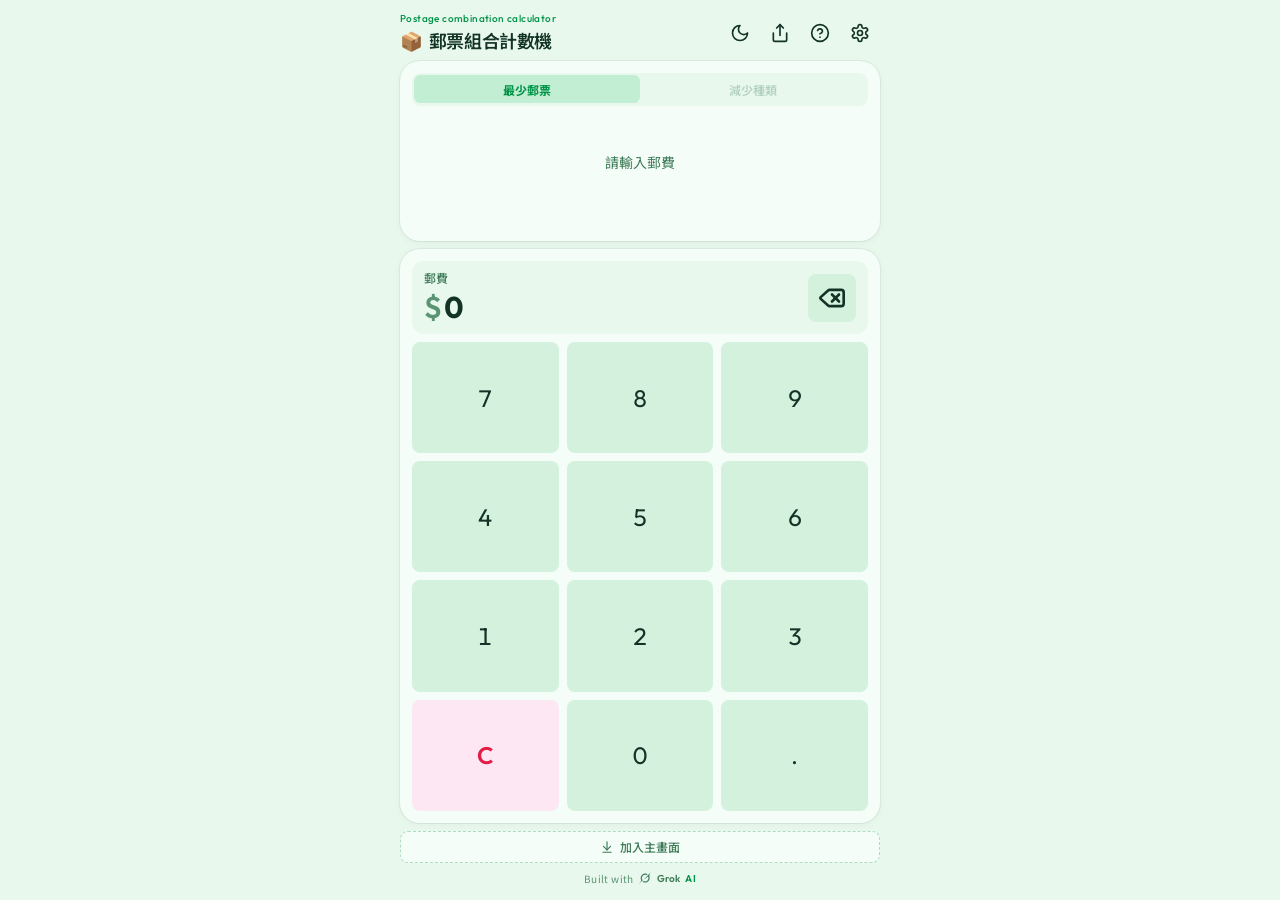
==== index.html @ 039fcd60 "Export from Grok" ====
<!DOCTYPE html>
<html lang="zh-Hant-HK">
<head>
  <meta charset="utf-8" />
  <meta name="viewport" content="width=device-width, initial-scale=1, viewport-fit=cover, interactive-widget=resizes-content" />
  <meta name="theme-color" content="#009247" />
  <meta name="mobile-web-app-capable" content="yes" />
  <meta name="apple-mobile-web-app-capable" content="yes" />
  <meta name="apple-mobile-web-app-title" content="郵票計數機" />
  <meta name="apple-mobile-web-app-status-bar-style" content="default" />
  <title>郵票組合計數機</title>
  <script>try{if(localStorage.getItem("stamp-calc-theme")==="dark"){document.documentElement.classList.add("dark");document.documentElement.style.colorScheme="dark"}var s=JSON.parse(localStorage.getItem("stamp-calc-v2")||"{}");if(s.mode==="types")document.documentElement.classList.add("types")}catch(e){}
  window.addEventListener("beforeinstallprompt",function(e){e.preventDefault();window.__pwaDeferred=e;});
  if("serviceWorker"in navigator){navigator.serviceWorker.register(new URL("sw.js",document.baseURI).href).catch(function(){});}
  (function(){function editable(t){return t&&t.closest&&t.closest("input,textarea,[contenteditable=true]");}function block(e){if(!editable(e.target))e.preventDefault();}document.addEventListener("selectstart",block);document.addEventListener("copy",block);document.addEventListener("cut",block);document.addEventListener("contextmenu",block);})();</script>
  <link rel="manifest" href="manifest.webmanifest" />
  <link rel="apple-touch-icon" href="apple-touch-icon.png" />
  <link rel="icon" type="image/png" sizes="32x32" href="favicon-32.png" />
  <link rel="icon" type="image/png" sizes="192x192" href="icon-192.png" />
  <link rel="icon" type="image/svg+xml" href="favicon.svg" />
  <link rel="preconnect" href="https://fonts.googleapis.com" />
  <link rel="preconnect" href="https://fonts.gstatic.com" crossorigin />
  <link href="https://fonts.googleapis.com/css2?family=Noto+Sans+HK:wght@400;500;600;700&family=Outfit:wght@500;600;700&display=swap" rel="stylesheet" />
  <style>
    :root {
      --bg: #e8f8ed;
      --surface: #f4fdf7;
      --surface-2: #d4f1de;
      --ink: #123326;
      --muted: #3d7a57;
      --subtle: #5b9472;
      --primary: #009247;
      --primary-fg: #f4fdf7;
      --primary-soft: #c2efd3;
      --border: #addcbe;
      --shadow: 0 0 0 1px rgb(21 36 28 / 0.06), 0 1px 2px -1px rgb(21 36 28 / 0.06), 0 2px 8px rgb(21 36 28 / 0.04);
      --ease: cubic-bezier(0.22, 1, 0.36, 1);
      --sans: "Noto Sans HK", "PingFang HK", "Noto Sans TC", ui-sans-serif, system-ui, sans-serif;
      --display: "Outfit", "Noto Sans HK", "PingFang HK", ui-sans-serif, sans-serif;
    }
    html.dark {
      color-scheme: dark;
      --bg: #121a16;
      --surface: #1b2620;
      --surface-2: #25332c;
      --ink: #e8f0ea;
      --muted: #9aada2;
      --subtle: #7d9086;
      --primary: #5dca9a;
      --primary-fg: #102018;
      --primary-soft: #1e3a2e;
      --border: #33463c;
      --shadow: 0 0 0 1px rgb(232 240 234 / 0.08), 0 1px 2px -1px rgb(0 0 0 / 0.45), 0 2px 10px rgb(0 0 0 / 0.28);
    }
    html.types {
      --bg: #f4eef9;
      --surface: #fbf7fd;
      --surface-2: #ead9f6;
      --ink: #2b1740;
      --muted: #734d8f;
      --subtle: #8d68a6;
      --primary: #7c3aed;
      --primary-fg: #fbf7fd;
      --primary-soft: #e9d5ff;
      --border: #d3b6ea;
      --shadow: 0 0 0 1px rgb(43 23 64 / 0.06), 0 1px 2px -1px rgb(43 23 64 / 0.06), 0 2px 8px rgb(43 23 64 / 0.04);
    }
    html.dark.types {
      --bg: #16111c;
      --surface: #22182b;
      --surface-2: #32243f;
      --ink: #f3e9fb;
      --muted: #b89ac8;
      --subtle: #9678a8;
      --primary: #c4a0ff;
      --primary-fg: #1a1224;
      --primary-soft: #3a2750;
      --border: #4a3560;
      --shadow: 0 0 0 1px rgb(243 233 251 / 0.08), 0 1px 2px -1px rgb(0 0 0 / 0.45), 0 2px 10px rgb(0 0 0 / 0.28);
    }
    html.crisis {
      --bg: #f0e2df;
      --surface: #f7ebe9;
      --surface-2: #e8cfc9;
      --ink: #4a1815;
      --muted: #9a4a44;
      --subtle: #b06a64;
      --primary: #c62828;
      --primary-fg: #fff6f5;
      --primary-soft: #f3c8c3;
      --border: #d9ada7;
      --shadow: 0 0 0 1px rgb(90 24 20 / 0.08), 0 1px 2px -1px rgb(90 24 20 / 0.1), 0 2px 8px rgb(90 24 20 / 0.08);
    }
    html.dark.crisis {
      --bg: #1a1010;
      --surface: #261616;
      --surface-2: #351c1c;
      --ink: #f3d6d3;
      --muted: #c48b86;
      --subtle: #a56f6a;
      --primary: #ef6b68;
      --primary-fg: #2a1010;
      --primary-soft: #4a2220;
      --border: #5c3030;
      --shadow: 0 0 0 1px rgb(243 214 211 / 0.08), 0 1px 2px -1px rgb(0 0 0 / 0.5), 0 2px 10px rgb(0 0 0 / 0.35);
    }
    html.crisis body::before {
      content: ""; pointer-events: none; position: fixed; inset: 0; z-index: 5;
      background:
        repeating-linear-gradient(-18deg, transparent 0 13px, rgb(70 16 12 / 0.05) 13px 14px),
        radial-gradient(ellipse at 50% 115%, rgb(90 20 16 / 0.22), transparent 58%),
        radial-gradient(ellipse at 50% -15%, rgb(40 10 8 / 0.14), transparent 48%);
      mix-blend-mode: multiply;
    }
    html.dark.crisis body::before { mix-blend-mode: overlay; opacity: 0.65; }
    html.crisis .stamp-face { filter: grayscale(0.55) sepia(0.28) saturate(0.5); opacity: 0.7; }
    * { box-sizing: border-box; }
    html, body { margin: 0; height: 100svh; max-height: 100svh; background: var(--bg); color: var(--ink); font-family: var(--sans); accent-color: var(--primary); forced-color-adjust: none; -webkit-font-smoothing: antialiased; -webkit-user-select: none; user-select: none; -webkit-touch-callout: none; -webkit-tap-highlight-color: transparent; }
    input, textarea { -webkit-user-select: text; user-select: text; -webkit-touch-callout: default; }
    button, [role="button"] { cursor: pointer; font-family: inherit; }
    button:disabled { cursor: default; }
    a { color: inherit; text-decoration: none; }
    .wrap { width: min(32rem, 100%); height: 100svh; max-height: 100svh; margin: 0 auto; padding: 0.75rem 1rem max(0.75rem, env(safe-area-inset-bottom)); display: flex; flex-direction: column; gap: 0.5rem; overflow: hidden; isolation: isolate; }
    .wrap.settings, .wrap.about { overflow: hidden; padding-bottom: 0; }
    .page-body { flex: 1 1 0; min-height: 0; overflow: auto; padding-bottom: 2rem; -webkit-overflow-scrolling: touch; }
    .wrap.settings .top, .wrap.about .top { z-index: 10; background: var(--bg); }
    .wrap.about .top { background: color-mix(in oklab, var(--primary) 22%, var(--bg)); }
    .wrap.about { gap: 0.5rem; padding: 1rem 1.25rem 0; background: linear-gradient(180deg, color-mix(in oklab, var(--primary) 22%, var(--bg)) 0%, var(--bg) 42%); }
    .wrap.about .page-body { padding-bottom: 2.5rem; }
    .wrap.about .top { gap: 0.5rem; }
    .wrap.about .top h1 { margin: 0; }
    .custom-pad { margin-top: 1rem; }
    .custom-amount-row { display: flex; align-items: stretch; gap: 0.5rem; }
    .custom-amount { flex: 1 1 auto; min-width: 0; height: 2.75rem; display: flex; align-items: center; padding: 0 0.75rem; border-radius: 0.5rem; background: var(--bg); font-family: var(--display); font-size: 1.5rem; font-weight: 600; font-variant-numeric: tabular-nums; }
    .custom-amount .sym { margin-right: 0.2rem; color: var(--subtle); font-weight: 500; }
    .custom-back { flex: 0 0 auto; width: 2.75rem; height: 2.75rem; display: inline-flex; align-items: center; justify-content: center; border: 0; border-radius: 0.5rem; background: var(--bg); color: var(--ink); }
    .custom-back:hover { background: var(--border); }
    .custom-amount-row .btn.secondary { flex: 0 0 auto; height: 2.75rem; white-space: nowrap; }
    .mini-keys { margin-top: 0.5rem; display: grid; grid-template-columns: repeat(3, 1fr); gap: 0.5rem; }
    .mini-keys button { height: 2.75rem; border: 0; border-radius: 0.5rem; background: var(--bg); color: var(--ink); font-family: var(--display); font-size: 1.25rem; font-variant-numeric: tabular-nums; touch-action: manipulation; }
    .mini-keys button:hover { background: var(--border); }
    .mini-keys .clear { background: #fce7f3; color: #e11d48; font-weight: 600; }
    .mini-keys .clear:hover { background: #fbcfe8; }
    html.dark .mini-keys .clear { color: #f9a8d4; background: #4a2c36; }
    html.dark .mini-keys .clear:hover { background: #5c3844; }
    .top { display: flex; align-items: center; justify-content: space-between; gap: 0.75rem; flex-shrink: 0; }
    .top > h1 { flex: 1; margin: 0; }
    .brand { min-width: 0; }
    .card.roomy { padding: 1.25rem; }
    .amount-copy { flex: 1; min-width: 0; }
    .mark { margin: 0; font-family: var(--display); font-size: 0.625rem; font-weight: 500; letter-spacing: 0.04em; color: var(--primary); }
    h1 { margin: 0.125rem 0 0; display: flex; align-items: center; gap: 0.375rem; font-size: 1.125rem; font-weight: 600; letter-spacing: -0.02em; color: var(--ink); }
    h1 .title-pack { font-size: 1.15rem; line-height: 1; flex: 0 0 auto; }
    .icon-btn { flex: 0 0 auto; width: 2.5rem; height: 2.5rem; display: inline-flex; align-items: center; justify-content: center; border: 0; border-radius: 0.5rem; background: transparent; color: var(--ink); }
    .icon-btn:hover { background: var(--surface-2); }
    .icon-row { display: flex; align-items: center; flex: 0 0 auto; }
    .icon-sun { display: none; }
    html.dark .icon-sun { display: block; }
    html.dark .icon-moon { display: none; }
    .card { background: var(--surface); border-radius: 1.25rem; padding: 0.75rem; box-shadow: var(--shadow); }
    .combo { height: 6rem; display: flex; align-items: center; justify-content: flex-start; overflow: hidden; isolation: isolate; }
    .combo p { margin: 0; padding: 0 1rem; width: 100%; text-align: center; font-size: 0.875rem; color: var(--muted); }
    .miss-combo { display: flex; flex-direction: column; align-items: center; justify-content: center; gap: 0.15rem; padding: 0.1rem 0.5rem; width: 100%; }
    .miss-combo p { padding: 0; }
    .miss-combo .hint { font-size: 0.75rem; color: var(--subtle); }
    .miss-combo .go { margin-top: 0.3rem; height: 1.75rem; padding: 0 0.85rem; border: 0; border-radius: 999px; background: var(--primary); color: var(--primary-fg); font: inherit; font-size: 0.75rem; font-weight: 600; }
    .miss-combo .go:hover { opacity: 0.9; }
    .closed-combo { display: flex; flex-direction: column; align-items: center; justify-content: center; gap: 0.15rem; color: var(--primary); width: 100%; }
    .closed-combo svg { width: 2.5rem; height: 2.5rem; }
    .closed-combo p { padding: 0; color: var(--primary); font-weight: 700; }
    .closed-combo .sub { font-size: 0.75rem; font-weight: 600; }
    .closed-panel { display: none; flex: 1; min-height: 0; flex-direction: column; align-items: center; justify-content: center; gap: 0.25rem; text-align: center; padding: 0.5rem; }
    .closed-hand { width: 4rem; height: 4rem; margin: 0; color: var(--primary); display: block; }
    .closed-title { margin: 0; color: var(--primary); font-size: 1.125rem; font-weight: 700; }
    .closed-hint { margin: 0; color: var(--muted); font-size: 0.75rem; }
    .closed-go { margin-top: 0.5rem; height: 2.75rem; padding: 0 1.1rem; border: 0; border-radius: 0.5rem; background: var(--primary); color: var(--primary-fg); font: inherit; font-size: 0.875rem; font-weight: 600; }
    .closed-go:hover { opacity: 0.9; }
    .pad.locked .amount-row, .pad.locked .keys { display: none; }
    .pad.locked .closed-panel { display: flex; }
    .combo-stats { margin: 0.15rem 0 0; min-height: 1rem; padding: 0 0.25rem; text-align: left; font-size: 0.75rem; color: var(--muted); }
    .mode-switch { display: flex; margin: 0 0 0.5rem; padding: 0.15rem; border-radius: 0.55rem; background: var(--bg); isolation: isolate; forced-color-adjust: none; }
    .mode-switch button { flex: 1; height: 1.75rem; border: 0; border-radius: 0.4rem; background: transparent; color: var(--subtle); font: inherit; font-size: 0.75rem; font-weight: 500; opacity: 0.4; white-space: nowrap; -webkit-appearance: none; appearance: none; }
    .mode-switch button.mode-on { background: var(--primary-soft); color: var(--primary); font-weight: 700; opacity: 1; box-shadow: none; }
    .cluster { display: flex; align-items: center; justify-content: flex-start; gap: 0.25rem; width: max-content; flex-shrink: 0; padding: 0.25rem; transform-origin: left center; }
    .combo-block { flex-shrink: 0; }
    .pad { flex: 1 1 0; min-height: 0; display: flex; flex-direction: column; overflow: hidden; }
    .amount-row { display: flex; align-items: center; gap: 0.5rem; background: var(--bg); border-radius: 0.75rem; padding: 0.5rem 0.75rem; flex-shrink: 0; }
    .amount-row .label { margin: 0; font-size: 0.75rem; font-weight: 500; color: var(--muted); }
    .amount-row .value { margin: 0.125rem 0 0; font-family: var(--display); font-size: 1.875rem; font-weight: 600; font-variant-numeric: tabular-nums; letter-spacing: -0.02em; overflow: hidden; text-overflow: ellipsis; white-space: nowrap; }
    .amount-row .value span { margin-right: 0.25rem; color: var(--subtle); }
    .back-btn { width: 3rem; height: 3rem; display: inline-flex; align-items: center; justify-content: center; border: 0; border-radius: 0.5rem; background: var(--surface-2); color: var(--ink); flex: 0 0 auto; touch-action: manipulation; }
    .back-btn svg { width: 1.75rem; height: 1.75rem; display: block; }
    .back-btn:hover { background: var(--border); }
    .keys { margin-top: 0.5rem; display: grid; grid-template-columns: repeat(3, 1fr); grid-template-rows: repeat(4, minmax(0, 1fr)); gap: 0.5rem; flex: 1 1 auto; min-height: 0; }
    .keys button { height: 100%; min-height: 0; border: 0; border-radius: 0.5rem; background: var(--surface-2); color: var(--ink); font-family: var(--display); font-size: 1.5rem; font-variant-numeric: tabular-nums; touch-action: manipulation; }
    .keys button:hover { background: var(--border); }
    .keys .clear { background: #fce7f3; color: #e11d48; font-weight: 600; }
    .keys .clear:hover { background: #fbcfe8; }
    html.dark .keys .clear { color: #f9a8d4; background: #4a2c36; }
    html.dark .keys .clear:hover { background: #5c3844; }
    .keys button, .back-btn, .grid button, .mini-keys button, .custom-back { transform-origin: center; transition: transform 80ms cubic-bezier(0.22, 1, 0.36, 1), filter 80ms cubic-bezier(0.22, 1, 0.36, 1), background-color 150ms; }
    .keys button:active, .keys button.is-down, .back-btn:active, .back-btn.is-down, .grid button:active, .grid button.is-down, .mini-keys button:active, .mini-keys button.is-down, .custom-back:active, .custom-back.is-down { transform: scale(0.93); filter: brightness(0.96); }
    .keys button.is-press, .back-btn.is-press, .grid button.is-press, .mini-keys button.is-press, .custom-back.is-press { animation: tap-press-pop 180ms cubic-bezier(0.22, 1, 0.36, 1); }
    @keyframes tap-press-pop { from { transform: scale(0.93); } to { transform: scale(1); } }
    .head-row { display: flex; flex-wrap: nowrap; align-items: flex-start; justify-content: space-between; gap: 0.75rem; }
    .head-row > div { min-width: 0; flex: 1; }
    .head-row .btn { flex-shrink: 0; }
    h2 { margin: 0; font-size: 1.25rem; font-weight: 600; }
    .about-hero { display: block; text-align: center; overflow: visible; background: none; padding: 0; border-radius: 0; }
    .hero-stage { width: min(17.5rem, 100%); margin: 0 auto; }
    .hero-stage svg { width: 100%; height: auto; display: block; overflow: visible; }
    .about-hero h2 { margin-top: 0.75rem; font-size: 1.65rem; font-weight: 700; letter-spacing: -0.02em; }
    .about-kicker { display: flex; align-items: center; justify-content: center; gap: 0.6rem; margin: 0.625rem 0 0; font-family: var(--display); font-size: 0.625rem; font-weight: 600; letter-spacing: 0.14em; color: var(--primary); }
    .about-kicker i { display: block; width: 1.75rem; height: 1px; background: color-mix(in oklab, var(--primary) 45%, transparent); }
    .about-section { padding: 0; }
    .about-h { display: flex; align-items: center; gap: 0.625rem; margin: 0; font-size: 1.0625rem; font-weight: 700; letter-spacing: -0.01em; }
    .about-h::before { content: ""; width: 3px; height: 1rem; border-radius: 999px; background: var(--primary); flex-shrink: 0; }
    .about-copy { margin: 0.75rem 0 0; font-size: 0.9375rem; line-height: 1.85; color: var(--muted); }
    .about-logic { margin-top: 1rem; border-radius: 1rem; background: var(--surface); box-shadow: var(--shadow); overflow: hidden; }
    .logic-row { display: flex; align-items: flex-start; gap: 0.875rem; padding: 1.05rem 1rem; }
    .logic-row .emo { width: 2rem; flex-shrink: 0; text-align: center; font-size: 1.15rem; line-height: 1.75rem; }
    .logic-row .ttl { margin: 0; font-size: 0.95rem; font-weight: 600; line-height: 1.75rem; }
    .logic-row .ttl.stamps { color: #009247; }
    .logic-row .ttl.types { color: #7c3aed; }
    .logic-row p { margin: 0.25rem 0 0; font-size: 0.875rem; line-height: 1.75; color: var(--muted); }
    .logic-row + .logic-row { border-top: 1px solid color-mix(in oklab, var(--border) 80%, transparent); }
    .feat-list { margin: 1rem 0 0; padding: 0; list-style: none; display: flex; flex-direction: column; gap: 0.75rem; }
    .feat-list li { display: flex; align-items: flex-start; gap: 0.875rem; padding: 1rem; border-radius: 1rem; background: var(--surface); box-shadow: var(--shadow); border: 1px solid color-mix(in oklab, var(--border) 80%, transparent); }
    .feat-list .emo { width: 2rem; flex-shrink: 0; text-align: center; font-size: 1.25rem; line-height: 1.75rem; }
    .feat-list b { display: block; font-size: 0.95rem; line-height: 1.35; }
    .feat-list span { display: block; margin-top: 0.25rem; font-size: 0.875rem; line-height: 1.75; color: var(--muted); }
    .about-end { display: flex; flex-direction: column; align-items: center; gap: 0.85rem; padding: 0.5rem 0 1.5rem; text-align: center; }
    .about-powered a { display: inline-flex; align-items: center; gap: 0.55rem; padding: 0.35rem 0.6rem 0.35rem 0.35rem; border-radius: 999px; background: var(--surface); box-shadow: var(--shadow); color: var(--ink); text-decoration: none; }
    .about-powered .mark { width: 1.75rem; height: 1.75rem; display: inline-flex; align-items: center; justify-content: center; border-radius: 999px; background: color-mix(in oklab, var(--primary) 12%, var(--surface)); color: var(--primary); }
    .about-powered svg { width: 0.9rem; height: 0.9rem; }
    .about-powered .built { font-size: 0.625rem; font-weight: 600; letter-spacing: 0.16em; color: var(--subtle); }
    .about-powered .name { font-family: var(--display); font-size: 0.95rem; font-weight: 600; letter-spacing: -0.02em; }
    .about-powered .ai { display: inline-block; margin-left: 0.15rem; padding: 0.1rem 0.4rem; border-radius: 0.35rem; background: color-mix(in oklab, var(--primary) 12%, var(--surface)); color: var(--primary); font-family: var(--display); font-size: 0.625rem; font-weight: 700; letter-spacing: 0.06em; }
    .about-quote { margin: 0; max-width: 22rem; padding: 0 0.25rem; font-size: 0.875rem; line-height: 1.85; color: var(--subtle); font-style: normal; }
    .about-cta { display: flex; width: 100%; gap: 0.75rem; margin-top: 0.25rem; }
    .about-cta button, .about-cta a { flex: 1; height: 3rem; display: inline-flex; align-items: center; justify-content: center; gap: 0.4rem; border: 0; border-radius: 999px; font: inherit; font-size: 0.875rem; font-weight: 600; }
    .about-cta .share { background: var(--surface-2); color: var(--ink); }
    .about-cta .home { background: var(--primary); color: var(--primary-fg); }
    .hint { margin: 0.25rem 0 0; font-size: 0.875rem; color: var(--muted); }
    .actions { display: flex; gap: 0.5rem; }
    .btn { display: inline-flex; align-items: center; justify-content: center; gap: 0.5rem; height: 2.25rem; padding: 0 0.75rem; border: 1px solid var(--border); border-radius: 0.5rem; font-size: 0.875rem; font-weight: 500; background: var(--surface); color: var(--ink); box-shadow: var(--shadow); }
    .btn svg { width: 1rem; height: 1rem; flex-shrink: 0; }
    .btn:hover { background: var(--surface-2); }
    .btn.ghost { box-shadow: none; }
    .btn.secondary { height: 2.75rem; padding: 0 1rem; background: var(--surface-2); box-shadow: none; }
    .grid { margin-top: 1rem; display: grid; grid-template-columns: repeat(4, 1fr); gap: 0.5rem; }
    .grid button { border: 0; background: transparent; padding: 0; touch-action: manipulation; border-radius: 0.25rem; overflow: visible; position: relative; }
    #extra-grid { gap: 0.75rem; overflow: visible; }
    .grid { margin-top: 1rem; display: grid; grid-template-columns: repeat(4, 1fr); gap: 0.5rem; }
    .stamp { position: relative; width: 5rem; }
    .stamp.pad { padding: 0.9rem 0.9rem 0 0; }
    .grid .stamp { width: 100%; padding: 0; }
    .stamp-face {
      --stamp-hue: 152;
      --paper: oklch(0.93 0.09 var(--stamp-hue));
      --ink-s: oklch(0.36 0.13 var(--stamp-hue));
      --hole: var(--surface);
      --sparkle: 0deg;
      --pitch: 8px;
      --tooth: 2.35px;
      position: relative; isolation: isolate; display: flex; height: 4rem; align-items: center; justify-content: center;
      overflow: hidden; padding: 0 0.35rem; color: var(--ink-s); background: var(--paper); box-sizing: border-box;
      -webkit-mask-image:
        radial-gradient(circle at 50% 0, #0000 var(--tooth), #000 calc(var(--tooth) + 0.45px)),
        radial-gradient(circle at 50% 100%, #0000 var(--tooth), #000 calc(var(--tooth) + 0.45px)),
        radial-gradient(circle at 0 50%, #0000 var(--tooth), #000 calc(var(--tooth) + 0.45px)),
        radial-gradient(circle at 100% 50%, #0000 var(--tooth), #000 calc(var(--tooth) + 0.45px));
      -webkit-mask-size: var(--pitch) 100%, var(--pitch) 100%, 100% var(--pitch), 100% var(--pitch);
      -webkit-mask-position: 50% 0, 50% 0, 0 50%, 0 50%;
      -webkit-mask-repeat: repeat-x, repeat-x, repeat-y, repeat-y;
      -webkit-mask-composite: source-in, source-in, source-in;
      mask-image:
        radial-gradient(circle at 50% 0, #0000 var(--tooth), #000 calc(var(--tooth) + 0.45px)),
        radial-gradient(circle at 50% 100%, #0000 var(--tooth), #000 calc(var(--tooth) + 0.45px)),
        radial-gradient(circle at 0 50%, #0000 var(--tooth), #000 calc(var(--tooth) + 0.45px)),
        radial-gradient(circle at 100% 50%, #0000 var(--tooth), #000 calc(var(--tooth) + 0.45px));
      mask-size: var(--pitch) 100%, var(--pitch) 100%, 100% var(--pitch), 100% var(--pitch);
      mask-position: 50% 0, 50% 0, 0 50%, 0 50%;
      mask-repeat: repeat-x, repeat-x, repeat-y, repeat-y;
      mask-composite: intersect;
    }
    .stamp-face.sm { height: 3.5rem; padding: 0 0.2rem; }
    .stamp-face.xs { height: 2.5rem; padding: 0 0.15rem; }
    .stamp-face.xs span { font-size: 0.875rem; }
    .stamp.xs { width: 3.5rem; }
    .stock { display: none; width: 100%; padding: 0.5rem 0.75rem; border: 0; text-align: left; font: inherit; color: inherit; cursor: pointer; overflow-x: hidden; overflow-y: visible; flex-shrink: 0; }
    .stock.show { display: block; }
    .stock-row { display: flex; align-items: center; min-width: 0; height: 1.25rem; overflow: hidden; flex-shrink: 0; font-size: 0.875rem; font-weight: 500; line-height: 1.25rem; white-space: nowrap; }
    .stock-row + .stock-row { margin-top: 0.125rem; }
    .stock-row.oos { color: #dc2626; }
    .stock-row.custom { color: #2563eb; }
    html.dark .stock-row.oos { color: #f87171; }
    html.dark .stock-row.custom { color: #93c5fd; }
    .stock-label { flex: 0 0 auto; }
    .stock-marquee { flex: 1 1 auto; min-width: 0; height: 1.25rem; overflow: hidden; white-space: nowrap; line-height: 1.25rem; }
    .stock-marquee:has(.marquee-track) { -webkit-mask-image: linear-gradient(to right, #000 70%, transparent 100%); mask-image: linear-gradient(to right, #000 70%, transparent 100%); }
    .stock-marquee-inner { display: inline-flex; width: max-content; }
    .stock-marquee-inner span { flex-shrink: 0; }
    .marquee-track { animation: stock-marquee linear infinite; }
    @keyframes stock-marquee { from { transform: translateX(0); } to { transform: translateX(-50%); } }
    .stamp-face.off { opacity: 0.38; filter: grayscale(0.8); }
    .oos-tag {
      position: absolute; top: 0.2rem; right: -0.2rem; z-index: 12;
      padding: 0.18rem 0.4rem; border-radius: 0.2rem; background: #dc2626; color: #fff;
      font-family: var(--sans); font-size: 0.625rem; font-weight: 700; letter-spacing: 0.06em; line-height: 1;
      white-space: nowrap; transform: rotate(28deg); box-shadow: 0 1px 3px rgb(127 29 29 / 0.35); pointer-events: none;
    }
    .stamp.xs .oos-tag { top: 0.05rem; right: -0.25rem; font-size: 0.5rem; padding: 0.12rem 0.28rem; }
    .stamp-face[data-tone="0"] { --stamp-hue: 18; } .stamp-face[data-tone="1"] { --stamp-hue: 40; }
    .stamp-face[data-tone="2"] { --stamp-hue: 62; } .stamp-face[data-tone="3"] { --stamp-hue: 85; }
    .stamp-face[data-tone="4"] { --stamp-hue: 108; } .stamp-face[data-tone="5"] { --stamp-hue: 130; }
    .stamp-face[data-tone="6"] { --stamp-hue: 152; } .stamp-face[data-tone="7"] { --stamp-hue: 175; }
    .stamp-face[data-tone="8"] { --stamp-hue: 198; } .stamp-face[data-tone="9"] { --stamp-hue: 220; }
    .stamp-face[data-tone="10"] { --stamp-hue: 242; } .stamp-face[data-tone="11"] { --stamp-hue: 265; }
    .stamp-face[data-tone="12"] { --stamp-hue: 288; } .stamp-face[data-tone="13"] { --stamp-hue: 310; }
    .stamp-face[data-tone="14"] { --stamp-hue: 332; } .stamp-face[data-tone="15"] { --stamp-hue: 355; }
    .stamp-face.custom {
      --paper: oklch(0.88 0.13 var(--stamp-hue));
      color: #1d4ed8;
      background-color: var(--paper);
      background-image:
        linear-gradient(118deg, rgb(255 255 255 / 0.22) 0%, transparent 36%, rgb(255 255 255 / 0.08) 52%, transparent 78%, rgb(255 255 255 / 0.14) 100%),
        repeating-linear-gradient(118deg, oklch(0.9 0.12 var(--stamp-hue)) 0 12px, oklch(0.91 0.08 calc(var(--stamp-hue) + 48)) 12px 24px, oklch(0.89 0.1 calc(var(--stamp-hue) + 96)) 24px 36px, oklch(0.9 0.12 var(--stamp-hue)) 36px 48px);
    }
    .stamp-face.custom span {
      text-shadow: 0 0 5px #fff, 0 0 1px #fff;
    }
    .stamp-face span { position: relative; z-index: 1; font-family: var(--display); font-weight: 600; font-variant-numeric: tabular-nums; letter-spacing: -0.02em; line-height: 1; font-size: 1.25rem; }
    .stamp-face.sm span { font-size: 1.125rem; }
    .stamp-face::before { display: none; }
    .stamp-face::after {
      content: ""; position: absolute; inset: 6px; pointer-events: none;
      border: 1px solid color-mix(in oklab, var(--ink-s) 38%, transparent);
    }
    @property --stamp-hue { syntax: "<number>"; inherits: false; initial-value: 152; }
    @property --sparkle { syntax: "<angle>"; inherits: false; initial-value: 0deg; }
    html.dark .stamp-face {
      --paper: oklch(0.42 0.09 var(--stamp-hue));
      --ink-s: oklch(0.9 0.08 var(--stamp-hue));
    }
    html.dark .stamp-face.custom {
      --paper: oklch(0.38 0.11 var(--stamp-hue));
      color: #93c5fd;
      background-image:
        linear-gradient(118deg, rgb(255 255 255 / 0.1) 0%, transparent 36%, rgb(255 255 255 / 0.05) 52%, transparent 78%, rgb(255 255 255 / 0.08) 100%),
        repeating-linear-gradient(118deg, oklch(0.4 0.1 var(--stamp-hue)) 0 12px, oklch(0.42 0.07 calc(var(--stamp-hue) + 48)) 12px 24px, oklch(0.38 0.09 calc(var(--stamp-hue) + 96)) 24px 36px, oklch(0.4 0.1 var(--stamp-hue)) 36px 48px);
    }
    html.dark .stamp-face.custom span {
      text-shadow: 0 0 5px rgb(15 23 42 / 0.7), 0 0 1px rgb(15 23 42 / 0.5);
    }
    .stamp-face.custom::after {
      inset: 6px; border: 0; padding: 1px;
      background: conic-gradient(from var(--sparkle), #ff2d2d, #ff8a00, #ffd400, #3dff6e, #00d4ff, #4d6bff, #b44dff, #ff2d8a, #ff2d2d);
      box-shadow: none; mix-blend-mode: normal;
      -webkit-mask: linear-gradient(#fff 0 0) content-box, linear-gradient(#fff 0 0);
      -webkit-mask-composite: xor;
      mask: linear-gradient(#fff 0 0) content-box, linear-gradient(#fff 0 0);
      mask-composite: exclude;
      animation: stamp-rim-spin 1.15s linear infinite;
    }
    @keyframes stamp-rim-spin { to { --sparkle: 360deg; } }
    @keyframes stamp-holo-beam { from { background-position: 130% 0, 0 0; } to { background-position: -50% 0, 0 0; } }
    @keyframes stamp-holo-glow {
      from { box-shadow: 0 0 5px oklch(0.76 0.08 var(--stamp-hue) / 0.28); }
      to { box-shadow: 0 0 10px oklch(0.8 0.11 var(--stamp-hue) / 0.45); }
    }
    .badge {
      position: absolute; top: 0; right: 0; z-index: 2; min-width: 1.75rem; height: 1.75rem; padding: 0 0.375rem;
      display: flex; align-items: center; justify-content: center; border-radius: 999px; background: var(--primary); color: var(--primary-fg);
      font-family: var(--display); font-size: 0.75rem; font-weight: 600; font-variant-numeric: tabular-nums;
    }
    .badge.remove {
      top: -0.5rem; right: -0.5rem; left: auto;
      width: 1.15rem; min-width: 1.15rem; height: 1.15rem; padding: 0;
      background: #dc2626; color: #fff; font-size: 0.85rem; line-height: 1; font-weight: 700;
      box-shadow: 0 0 0 2px var(--surface);
    }
    .toast-host { pointer-events: none; position: fixed; inset: 1rem 1rem auto; z-index: 20; display: flex; justify-content: center; opacity: 0; transform: translateY(-0.5rem); transition: opacity 250ms var(--ease), transform 250ms var(--ease); }
    .toast-host.show { opacity: 1; transform: none; }
    .toast { display: flex; align-items: center; gap: 0.75rem; width: min(24rem, 100%); border-radius: 1rem; background: #fca5a5; color: #7f1d1d; padding: 0.9rem 1.25rem; box-shadow: var(--shadow); }
    .toast .bang { flex-shrink: 0; width: 1.5rem; height: 1.5rem; }
    .toast .msg { margin: 0; font-size: 1.125rem; font-weight: 600; }
    .hidden, [hidden] { display: none !important; }
    .install-btn { display: none; height: 2rem; border: 1px dashed var(--border); border-radius: 0.5rem; background: var(--surface); color: var(--muted); font: inherit; font-size: 0.75rem; font-weight: 500; box-shadow: none; align-items: center; justify-content: center; gap: 0.35rem; flex: 0 0 auto; }
    .install-btn.show { display: flex; }
    .install-btn:hover { background: var(--bg); color: var(--ink); }
    .install-btn:disabled { opacity: 0.7; }
    .credit { display: flex; align-items: center; justify-content: center; flex: 0 0 auto; padding-bottom: 0.15rem; }
    .credit a { display: inline-flex; align-items: center; gap: 0.35rem; color: var(--subtle); text-decoration: none; font-size: 0.625rem; letter-spacing: 0.04em; }
    .credit a:hover { color: var(--muted); }
    .credit svg { width: 0.75rem; height: 0.75rem; color: var(--muted); flex-shrink: 0; }
    .credit .grok { font-family: var(--display); font-weight: 600; letter-spacing: 0; color: var(--muted); }
    .credit .ai { font-family: var(--display); font-weight: 600; letter-spacing: 0.04em; color: var(--primary); }
    .install-sheet { pointer-events: none; position: fixed; inset: 1rem 1rem auto; z-index: 21; display: none; justify-content: center; }
    .install-sheet.show { display: flex; pointer-events: auto; }
    .install-card { position: relative; width: min(24rem, 100%); border-radius: 1rem; background: var(--surface); color: var(--ink); padding: 1rem 1.25rem; box-shadow: var(--shadow); }
    .install-card h3 { margin: 0 1.5rem 0 0; font-size: 1rem; font-weight: 600; }
    .install-card ol { margin: 0.5rem 0 0; padding-left: 1.25rem; font-size: 0.875rem; color: var(--muted); }
    .install-card li { margin: 0.25rem 0; }
    .install-close { position: absolute; top: 0.4rem; right: 0.4rem; width: 2rem; height: 2rem; border: 0; border-radius: 0.5rem; background: transparent; color: var(--muted); }
    @media (prefers-reduced-motion: reduce) {
      .stamp-face.custom, .stamp-face.custom::after { animation: none; }
      .toast-host { transition: none; }
      .marquee-track { animation: none; }
      .keys button, .back-btn, .grid button, .mini-keys button, .custom-back, .keys button:active, .keys button.is-down, .keys button.is-press, .back-btn:active, .back-btn.is-down, .back-btn.is-press, .grid button:active, .grid button.is-down, .grid button.is-press, .mini-keys button:active, .mini-keys button.is-down, .mini-keys button.is-press, .custom-back:active, .custom-back.is-down, .custom-back.is-press { transform: none !important; filter: none !important; animation: none !important; transition: none !important; }
    }
  </style>
</head>
<body>
  <main id="home" class="wrap">
    <header class="top">
      <div class="brand">
        <p class="mark">Postage combination calculator</p>
        <h1>
          <span class="title-pack" aria-hidden="true">📦</span>
          郵票組合計數機
        </h1>
      </div>
      <nav class="icon-row" aria-label="頁面">
        <button type="button" class="icon-btn" id="theme-btn" aria-label="切換至深色">
          <svg class="icon-moon" width="20" height="20" viewBox="0 0 24 24" fill="none" stroke="currentColor" stroke-width="2" stroke-linecap="round" stroke-linejoin="round" aria-hidden="true"><path d="M12 3a6 6 0 0 0 9 9 9 9 0 1 1-9-9Z"/></svg>
          <svg class="icon-sun" width="20" height="20" viewBox="0 0 24 24" fill="none" stroke="currentColor" stroke-width="2" stroke-linecap="round" stroke-linejoin="round" aria-hidden="true"><circle cx="12" cy="12" r="4"/><path d="M12 2v2"/><path d="M12 20v2"/><path d="m4.93 4.93 1.41 1.41"/><path d="m17.66 17.66 1.41 1.41"/><path d="M2 12h2"/><path d="M20 12h2"/><path d="m6.34 17.66-1.41 1.41"/><path d="m19.07 4.93-1.41 1.41"/></svg>
        </button>
        <button type="button" class="icon-btn" data-share aria-label="分享程式">
          <svg width="20" height="20" viewBox="0 0 24 24" fill="none" stroke="currentColor" stroke-width="2" stroke-linecap="round" stroke-linejoin="round" aria-hidden="true"><path d="M4 12v8a2 2 0 0 0 2 2h12a2 2 0 0 0 2-2v-8"/><polyline points="16 6 12 2 8 6"/><line x1="12" x2="12" y1="2" y2="15"/></svg>
        </button>
        <button type="button" class="icon-btn" data-go="about" aria-label="關於">
          <svg width="20" height="20" viewBox="0 0 24 24" fill="none" stroke="currentColor" stroke-width="2" stroke-linecap="round" stroke-linejoin="round" aria-hidden="true"><circle cx="12" cy="12" r="10"/><path d="M9.09 9a3 3 0 0 1 5.83 1c0 2-3 3-3 3"/><path d="M12 17h.01"/></svg>
        </button>
        <button type="button" class="icon-btn" data-go="settings" aria-label="設定">
          <svg width="20" height="20" viewBox="0 0 24 24" fill="none" stroke="currentColor" stroke-width="2" stroke-linecap="round" stroke-linejoin="round"><path d="M12.22 2h-.44a2 2 0 0 0-2 2v.18a2 2 0 0 1-1 1.73l-.43.25a2 2 0 0 1-2 0l-.15-.08a2 2 0 0 0-2.73.73l-.22.38a2 2 0 0 0 .73 2.73l.15.1a2 2 0 0 1 1 1.72v.51a2 2 0 0 1-1 1.74l-.15.09a2 2 0 0 0-.73 2.73l.22.38a2 2 0 0 0 2.73.73l.15-.08a2 2 0 0 1 2 0l.43.25a2 2 0 0 1 1 1.73V20a2 2 0 0 0 2 2h.44a2 2 0 0 0 2-2v-.18a2 2 0 0 1 1-1.73l.43-.25a2 2 0 0 1 2 0l.15.08a2 2 0 0 0 2.73-.73l.22-.39a2 2 0 0 0-.73-2.73l-.15-.08a2 2 0 0 1-1-1.74v-.5a2 2 0 0 1 1-1.74l.15-.09a2 2 0 0 0 .73-2.73l-.22-.38a2 2 0 0 0-2.73-.73l-.15.08a2 2 0 0 1-2 0l-.43-.25a2 2 0 0 1-1-1.73V4a2 2 0 0 0-2-2z"/><circle cx="12" cy="12" r="3"/></svg>
        </button>
      </nav>
    </header>
    <section class="combo-block" aria-label="郵票組合">
      <section class="card" aria-live="polite">
        <div class="mode-switch" role="group" aria-label="組合邏輯，現正最少郵票">
          <button type="button" class="mode-on" data-mode="stamps">最少郵票</button>
          <button type="button" data-mode="types">減少種類</button>
        </div>
        <div id="combo" class="combo"></div>
        <p id="combo-stats" class="combo-stats">&nbsp;</p>
      </section>
    </section>
    <button type="button" id="stock" class="card stock" data-go="settings" aria-label="設定郵票面值">
      <div id="stock-cluster"></div>
    </button>
    <section class="card pad" id="pad" aria-label="郵費鍵盤">
      <div class="amount-row">
        <div class="amount-copy">
          <p class="label">郵費</p>
          <p class="value"><span>$</span><b id="amount">0</b></p>
        </div>
        <button type="button" class="back-btn" data-key="back" aria-label="刪除一位">
          <svg viewBox="0 0 24 24" fill="none" stroke="currentColor" stroke-width="2.25" stroke-linecap="round" stroke-linejoin="round" aria-hidden="true">
            <path d="M10 5a2 2 0 0 0-1.344.519l-6.328 5.74a1 1 0 0 0 0 1.481l6.328 5.741A2 2 0 0 0 10 19h10a2 2 0 0 0 2-2V7a2 2 0 0 0-2-2z"/>
            <path d="m12 9 6 6"/>
            <path d="m18 9-6 6"/>
          </svg>
        </button>
      </div>
      <div class="keys" role="group" aria-label="數字鍵盤">
        <button type="button" data-key="7">7</button>
        <button type="button" data-key="8">8</button>
        <button type="button" data-key="9">9</button>
        <button type="button" data-key="4">4</button>
        <button type="button" data-key="5">5</button>
        <button type="button" data-key="6">6</button>
        <button type="button" data-key="1">1</button>
        <button type="button" data-key="2">2</button>
        <button type="button" data-key="3">3</button>
        <button type="button" class="clear" data-key="C">C</button>
        <button type="button" data-key="0">0</button>
        <button type="button" data-key=".">.</button>
      </div>
      <div id="closed-panel" class="closed-panel">
        <svg class="closed-hand" viewBox="0 0 24 24" fill="none" stroke="currentColor" stroke-width="2" stroke-linecap="round" stroke-linejoin="round" aria-hidden="true">
          <path d="M18 11V6a2 2 0 0 0-2-2 2 2 0 0 0-2 2"/>
          <path d="M14 10V4a2 2 0 0 0-2-2 2 2 0 0 0-2 2v2"/>
          <path d="M10 10.5V6a2 2 0 0 0-2-2 2 2 0 0 0-2 2v8"/>
          <path d="M18 8a2 2 0 1 1 4 0v6a8 8 0 0 1-8 8h-2c-2.8 0-4.5-.86-5.99-2.34l-3.6-3.6a2 2 0 0 1 2.83-2.82L7 15"/>
        </svg>
        <p class="closed-title">鍵盤已停用</p>
        <p class="closed-hint">請到設定檢查庫存</p>
        <button type="button" class="closed-go" data-go="settings">前往設定</button>
      </div>
    </section>
    <button type="button" id="install-btn" class="install-btn">
      <svg width="14" height="14" viewBox="0 0 24 24" fill="none" stroke="currentColor" stroke-width="2" stroke-linecap="round" stroke-linejoin="round" aria-hidden="true"><path d="M12 17V3"/><path d="m6 11 6 6 6-6"/><path d="M19 21H5"/></svg>
      加入主畫面
    </button>
    <footer class="credit">
      <a href="https://grok.com" target="_blank" rel="noreferrer">
        <span>Built with</span>
        <svg viewBox="0 0 12 11.5714" aria-hidden="true">
          <path fill="currentColor" d="M4.63453 7.42767L8.62395 4.46607C8.81953 4.32088 9.09907 4.37752 9.19225 4.60303C9.68274 5.79241 9.46361 7.22172 8.48776 8.20308C7.5119 9.18444 6.15411 9.39966 4.91305 8.9095L3.5573 9.54074C5.50184 10.8774 7.86313 10.5468 9.33868 9.0619C10.5091 7.88488 10.8716 6.28051 10.5326 4.8337L10.5357 4.83679C10.0442 2.71136 10.6565 1.86181 11.9109 0.124601C11.9406 0.0834107 11.9703 0.0422202 12 0L10.3493 1.65998V1.65483L4.6335 7.4287"/>
          <path fill="currentColor" d="M3.81125 8.14747C2.41556 6.80672 2.6562 4.73175 3.84709 3.53517C4.72771 2.64958 6.17049 2.28813 7.42999 2.81949L8.78266 2.19133C8.53895 2.01421 8.22664 1.82371 7.86825 1.68984C6.24832 1.01946 4.3089 1.35311 2.99206 2.67635C1.7254 3.95016 1.32708 5.90877 2.01109 7.58007C2.52206 8.82917 1.68444 9.71271 0.840686 10.6045C0.541684 10.9206 0.241659 11.2368 0 11.5714L3.81022 8.1485"/>
        </svg>
        <span class="grok">Grok</span>
        <span class="ai">AI</span>
      </a>
    </footer>
  </main>

  <main id="settings" class="wrap settings hidden" hidden aria-hidden="true">
    <header class="top">
      <button type="button" class="icon-btn" data-go="home" aria-label="返回計數機">
        <svg width="20" height="20" viewBox="0 0 24 24" fill="none" stroke="currentColor" stroke-width="2" stroke-linecap="round" stroke-linejoin="round"><path d="m12 19-7-7 7-7"/><path d="M19 12H5"/></svg>
      </button>
      <h1>設定</h1>
    </header>
    <div class="page-body">
    <section class="card roomy">
      <div class="head-row">
        <div>
          <h2>通用郵票庫存</h2>
          <p class="hint">點擊以切換庫存狀態</p>
        </div>
        <button type="button" class="btn" id="reset">
          <svg viewBox="0 0 24 24" fill="none" stroke="currentColor" stroke-width="2" stroke-linecap="round" stroke-linejoin="round" aria-hidden="true"><path d="M3 12a9 9 0 1 0 9-9 9.75 9.75 0 0 0-6.74 2.74L3 8"/><path d="M3 3v5h5"/></svg>
          重設
        </button>
      </div>
      <div id="denom-grid" class="grid"></div>
    </section>
    <section class="card roomy">
      <div class="head-row">
        <div>
          <h2>自訂面值</h2>
          <p class="hint">加入自訂面值郵票或特別郵票</p>
        </div>
        <button type="button" class="btn" id="reset-extras">
          <svg viewBox="0 0 24 24" fill="none" stroke="currentColor" stroke-width="2" stroke-linecap="round" stroke-linejoin="round" aria-hidden="true"><path d="M3 12a9 9 0 1 0 9-9 9.75 9.75 0 0 0-6.74 2.74L3 8"/><path d="M3 3v5h5"/></svg>
          重設
        </button>
      </div>
      <div class="custom-pad">
        <div class="custom-amount-row">
          <div class="custom-amount" aria-live="polite"><span class="sym">$</span><span id="custom-amount">0</span></div>
          <button type="button" class="custom-back" data-custom-key="back" aria-label="刪除一位">
            <svg viewBox="0 0 24 24" fill="none" stroke="currentColor" stroke-width="2.25" stroke-linecap="round" stroke-linejoin="round" aria-hidden="true">
              <path d="M10 5a2 2 0 0 0-1.344.519l-6.328 5.74a1 1 0 0 0 0 1.481l6.328 5.741A2 2 0 0 0 10 19h10a2 2 0 0 0 2-2V7a2 2 0 0 0-2-2z"/>
              <path d="m12 9 6 6"/>
              <path d="m18 9-6 6"/>
            </svg>
          </button>
          <button type="button" class="btn secondary" data-add-custom>
            <svg viewBox="0 0 24 24" fill="none" stroke="currentColor" stroke-width="2" stroke-linecap="round" stroke-linejoin="round" aria-hidden="true"><path d="M5 12h14"/><path d="M12 5v14"/></svg>
            加入
          </button>
        </div>
        <div class="mini-keys">
          <button type="button" data-custom-key="7">7</button>
          <button type="button" data-custom-key="8">8</button>
          <button type="button" data-custom-key="9">9</button>
          <button type="button" data-custom-key="4">4</button>
          <button type="button" data-custom-key="5">5</button>
          <button type="button" data-custom-key="6">6</button>
          <button type="button" data-custom-key="1">1</button>
          <button type="button" data-custom-key="2">2</button>
          <button type="button" data-custom-key="3">3</button>
          <button type="button" class="clear" data-custom-key="C">C</button>
          <button type="button" data-custom-key="0">0</button>
          <button type="button" data-custom-key=".">.</button>
        </div>
      </div>
      <div id="extra-grid" class="grid"></div>
    </section>
    </div>
  </main>

  <main id="about" class="wrap about hidden" hidden aria-hidden="true">
    <header class="top">
      <button type="button" class="icon-btn" data-go="home" aria-label="返回計數機">
        <svg width="20" height="20" viewBox="0 0 24 24" fill="none" stroke="currentColor" stroke-width="2" stroke-linecap="round" stroke-linejoin="round"><path d="m12 19-7-7 7-7"/><path d="M19 12H5"/></svg>
      </button>
      <h1>關於</h1>
    </header>
    <div class="page-body">
    <section class="about-hero">
      <div class="hero-stage" aria-hidden="true">
        <svg viewBox="0 0 260 200">
          <defs>
            <linearGradient id="hero-coin" x1="0.2" y1="0" x2="0.85" y2="1">
              <stop offset="0%" stop-color="#fff4c2"/><stop offset="38%" stop-color="#f0c64a"/><stop offset="100%" stop-color="#c48416"/>
            </linearGradient>
            <radialGradient id="hero-coin-inner" cx="0.42" cy="0.38" r="0.7">
              <stop offset="0%" stop-color="#fff1a8"/><stop offset="70%" stop-color="#e8b031"/><stop offset="100%" stop-color="#c07a12"/>
            </radialGradient>
            <linearGradient id="hero-env" x1="0" y1="0" x2="0" y2="1">
              <stop offset="0%" stop-color="#ffffff"/><stop offset="100%" stop-color="#e7f3fb"/>
            </linearGradient>
            <linearGradient id="hero-flap" x1="0" y1="0" x2="0" y2="1">
              <stop offset="0%" stop-color="#f4faff"/><stop offset="100%" stop-color="#d5eaf7"/>
            </linearGradient>
            <filter id="hero-soft" x="-20%" y="-20%" width="140%" height="140%">
              <feDropShadow dx="0" dy="2.2" stdDeviation="2.2" flood-color="#1a3344" flood-opacity="0.2"/>
            </filter>
            <filter id="hero-coin-soft" x="-25%" y="-25%" width="150%" height="150%">
              <feDropShadow dx="0" dy="3" stdDeviation="2.6" flood-color="#8a5a00" flood-opacity="0.35"/>
            </filter>
            <mask id="hero-perf">
              <rect width="52" height="70" fill="#fff"/>
              <circle cx="3.4" cy="0" r="2.35" fill="#000"/><circle cx="3.4" cy="70" r="2.35" fill="#000"/><circle cx="10.0" cy="0" r="2.35" fill="#000"/><circle cx="10.0" cy="70" r="2.35" fill="#000"/><circle cx="16.6" cy="0" r="2.35" fill="#000"/><circle cx="16.6" cy="70" r="2.35" fill="#000"/><circle cx="23.2" cy="0" r="2.35" fill="#000"/><circle cx="23.2" cy="70" r="2.35" fill="#000"/><circle cx="29.8" cy="0" r="2.35" fill="#000"/><circle cx="29.8" cy="70" r="2.35" fill="#000"/><circle cx="36.4" cy="0" r="2.35" fill="#000"/><circle cx="36.4" cy="70" r="2.35" fill="#000"/><circle cx="43.0" cy="0" r="2.35" fill="#000"/><circle cx="43.0" cy="70" r="2.35" fill="#000"/><circle cx="49.6" cy="0" r="2.35" fill="#000"/><circle cx="49.6" cy="70" r="2.35" fill="#000"/><circle cx="0" cy="10.0" r="2.35" fill="#000"/><circle cx="52" cy="10.0" r="2.35" fill="#000"/><circle cx="0" cy="16.5" r="2.35" fill="#000"/><circle cx="52" cy="16.5" r="2.35" fill="#000"/><circle cx="0" cy="23.0" r="2.35" fill="#000"/><circle cx="52" cy="23.0" r="2.35" fill="#000"/><circle cx="0" cy="29.5" r="2.35" fill="#000"/><circle cx="52" cy="29.5" r="2.35" fill="#000"/><circle cx="0" cy="36.0" r="2.35" fill="#000"/><circle cx="52" cy="36.0" r="2.35" fill="#000"/><circle cx="0" cy="42.5" r="2.35" fill="#000"/><circle cx="52" cy="42.5" r="2.35" fill="#000"/><circle cx="0" cy="49.0" r="2.35" fill="#000"/><circle cx="52" cy="49.0" r="2.35" fill="#000"/><circle cx="0" cy="55.5" r="2.35" fill="#000"/><circle cx="52" cy="55.5" r="2.35" fill="#000"/><circle cx="0" cy="62.0" r="2.35" fill="#000"/><circle cx="52" cy="62.0" r="2.35" fill="#000"/>
            </mask>
          </defs>
          <path d="M28 22 L32 32 L22 28 Z" fill="#f5c542"/>
          <path d="M228 44 L234 50 L224 52 Z" fill="#f6d36a"/>
          <path d="M24 168 L30 172 L22 176 Z" fill="#e8b84a"/>
          <g transform="translate(6 92) rotate(-16 26 35)" filter="url(#hero-soft)">
            <svg width="52" height="70" overflow="visible">
              <g mask="url(#hero-perf)">
                <rect width="52" height="70" fill="#d7f0c6"/>
                <rect x="7" y="8" width="38" height="54" rx="1.4" fill="none" stroke="#2f6b28" stroke-width="1.15" opacity="0.55"/>
                <g transform="translate(26 26)" fill="#2f6b28" opacity="0.78">
                  <ellipse cx="0" cy="-5.4" rx="3.1" ry="5.6"/><ellipse cx="0" cy="-5.4" rx="3.1" ry="5.6" transform="rotate(72)"/><ellipse cx="0" cy="-5.4" rx="3.1" ry="5.6" transform="rotate(144)"/><ellipse cx="0" cy="-5.4" rx="3.1" ry="5.6" transform="rotate(216)"/><ellipse cx="0" cy="-5.4" rx="3.1" ry="5.6" transform="rotate(288)"/><circle r="2.1"/>
                </g>
                <text x="26" y="58" text-anchor="middle" font-size="12.5" font-weight="700" fill="#2f6b28" font-family="Outfit, 'Noto Sans HK', sans-serif">$2</text>
              </g>
            </svg>
          </g>
          <g transform="translate(168 22) rotate(10 26 35)" filter="url(#hero-soft)">
            <svg width="52" height="70" overflow="visible">
              <g mask="url(#hero-perf)">
                <rect width="52" height="70" fill="#f3d4ea"/>
                <rect x="7" y="8" width="38" height="54" rx="1.4" fill="none" stroke="#8a3060" stroke-width="1.15" opacity="0.55"/>
                <g transform="translate(26 26)" fill="#8a3060" opacity="0.78">
                  <ellipse cx="0" cy="-5.4" rx="3.1" ry="5.6"/><ellipse cx="0" cy="-5.4" rx="3.1" ry="5.6" transform="rotate(72)"/><ellipse cx="0" cy="-5.4" rx="3.1" ry="5.6" transform="rotate(144)"/><ellipse cx="0" cy="-5.4" rx="3.1" ry="5.6" transform="rotate(216)"/><ellipse cx="0" cy="-5.4" rx="3.1" ry="5.6" transform="rotate(288)"/><circle r="2.1"/>
                </g>
                <text x="26" y="58" text-anchor="middle" font-size="12.5" font-weight="700" fill="#8a3060" font-family="Outfit, 'Noto Sans HK', sans-serif">$10</text>
              </g>
            </svg>
          </g>
          <g transform="translate(198 78) rotate(18 26 35)" filter="url(#hero-soft)">
            <svg width="52" height="70" overflow="visible">
              <g mask="url(#hero-perf)">
                <rect width="52" height="70" fill="#ddd0f8"/>
                <rect x="7" y="8" width="38" height="54" rx="1.4" fill="none" stroke="#5a348f" stroke-width="1.15" opacity="0.55"/>
                <g transform="translate(26 26)" fill="#5a348f" opacity="0.78">
                  <ellipse cx="0" cy="-5.4" rx="3.1" ry="5.6"/><ellipse cx="0" cy="-5.4" rx="3.1" ry="5.6" transform="rotate(72)"/><ellipse cx="0" cy="-5.4" rx="3.1" ry="5.6" transform="rotate(144)"/><ellipse cx="0" cy="-5.4" rx="3.1" ry="5.6" transform="rotate(216)"/><ellipse cx="0" cy="-5.4" rx="3.1" ry="5.6" transform="rotate(288)"/><circle r="2.1"/>
                </g>
                <text x="26" y="58" text-anchor="middle" font-size="12.5" font-weight="700" fill="#5a348f" font-family="Outfit, 'Noto Sans HK', sans-serif">$5.5</text>
              </g>
            </svg>
          </g>
          <g filter="url(#hero-soft)">
            <path d="M62 86 L130 48 L198 86" fill="url(#hero-flap)" stroke="#5a9fd4" stroke-width="2.6" stroke-linejoin="round"/>
            <rect x="62" y="84" width="136" height="72" rx="5" fill="url(#hero-env)" stroke="#5a9fd4" stroke-width="2.6"/>
            <path d="M64 86 L130 128 L196 86" fill="none" stroke="#9cc5e0" stroke-width="1.7"/>
            <path d="M62 86 L62 156" stroke="#e85d4c" stroke-width="3.2"/>
            <path d="M198 86 L198 156" stroke="#3b82c4" stroke-width="3.2"/>
            <path d="M66 86 H92" stroke="#e85d4c" stroke-width="3" stroke-linecap="round"/>
            <path d="M96 86 H118" stroke="#3b82c4" stroke-width="3" stroke-linecap="round"/>
            <path d="M142 86 H164" stroke="#3b82c4" stroke-width="3" stroke-linecap="round"/>
            <path d="M168 86 H192" stroke="#e85d4c" stroke-width="3" stroke-linecap="round"/>
            <path d="M66 156 H92" stroke="#e85d4c" stroke-width="3" stroke-linecap="round"/>
            <path d="M96 156 H118" stroke="#3b82c4" stroke-width="3" stroke-linecap="round"/>
            <path d="M142 156 H164" stroke="#3b82c4" stroke-width="3" stroke-linecap="round"/>
            <path d="M168 156 H192" stroke="#e85d4c" stroke-width="3" stroke-linecap="round"/>
          </g>
          <g transform="translate(130 132)" filter="url(#hero-coin-soft)">
            <rect x="-1.15" y="-36.5" width="2.3" height="4.2" rx="0.6" fill="#d9a01c" transform="rotate(0)"/><rect x="-1.15" y="-36.5" width="2.3" height="4.2" rx="0.6" fill="#d9a01c" transform="rotate(12.86)"/><rect x="-1.15" y="-36.5" width="2.3" height="4.2" rx="0.6" fill="#d9a01c" transform="rotate(25.71)"/><rect x="-1.15" y="-36.5" width="2.3" height="4.2" rx="0.6" fill="#d9a01c" transform="rotate(38.57)"/><rect x="-1.15" y="-36.5" width="2.3" height="4.2" rx="0.6" fill="#d9a01c" transform="rotate(51.43)"/><rect x="-1.15" y="-36.5" width="2.3" height="4.2" rx="0.6" fill="#d9a01c" transform="rotate(64.29)"/><rect x="-1.15" y="-36.5" width="2.3" height="4.2" rx="0.6" fill="#d9a01c" transform="rotate(77.14)"/><rect x="-1.15" y="-36.5" width="2.3" height="4.2" rx="0.6" fill="#d9a01c" transform="rotate(90)"/><rect x="-1.15" y="-36.5" width="2.3" height="4.2" rx="0.6" fill="#d9a01c" transform="rotate(102.86)"/><rect x="-1.15" y="-36.5" width="2.3" height="4.2" rx="0.6" fill="#d9a01c" transform="rotate(115.71)"/><rect x="-1.15" y="-36.5" width="2.3" height="4.2" rx="0.6" fill="#d9a01c" transform="rotate(128.57)"/><rect x="-1.15" y="-36.5" width="2.3" height="4.2" rx="0.6" fill="#d9a01c" transform="rotate(141.43)"/><rect x="-1.15" y="-36.5" width="2.3" height="4.2" rx="0.6" fill="#d9a01c" transform="rotate(154.29)"/><rect x="-1.15" y="-36.5" width="2.3" height="4.2" rx="0.6" fill="#d9a01c" transform="rotate(167.14)"/><rect x="-1.15" y="-36.5" width="2.3" height="4.2" rx="0.6" fill="#d9a01c" transform="rotate(180)"/><rect x="-1.15" y="-36.5" width="2.3" height="4.2" rx="0.6" fill="#d9a01c" transform="rotate(192.86)"/><rect x="-1.15" y="-36.5" width="2.3" height="4.2" rx="0.6" fill="#d9a01c" transform="rotate(205.71)"/><rect x="-1.15" y="-36.5" width="2.3" height="4.2" rx="0.6" fill="#d9a01c" transform="rotate(218.57)"/><rect x="-1.15" y="-36.5" width="2.3" height="4.2" rx="0.6" fill="#d9a01c" transform="rotate(231.43)"/><rect x="-1.15" y="-36.5" width="2.3" height="4.2" rx="0.6" fill="#d9a01c" transform="rotate(244.29)"/><rect x="-1.15" y="-36.5" width="2.3" height="4.2" rx="0.6" fill="#d9a01c" transform="rotate(257.14)"/><rect x="-1.15" y="-36.5" width="2.3" height="4.2" rx="0.6" fill="#d9a01c" transform="rotate(270)"/><rect x="-1.15" y="-36.5" width="2.3" height="4.2" rx="0.6" fill="#d9a01c" transform="rotate(282.86)"/><rect x="-1.15" y="-36.5" width="2.3" height="4.2" rx="0.6" fill="#d9a01c" transform="rotate(295.71)"/><rect x="-1.15" y="-36.5" width="2.3" height="4.2" rx="0.6" fill="#d9a01c" transform="rotate(308.57)"/><rect x="-1.15" y="-36.5" width="2.3" height="4.2" rx="0.6" fill="#d9a01c" transform="rotate(321.43)"/><rect x="-1.15" y="-36.5" width="2.3" height="4.2" rx="0.6" fill="#d9a01c" transform="rotate(334.29)"/><rect x="-1.15" y="-36.5" width="2.3" height="4.2" rx="0.6" fill="#d9a01c" transform="rotate(347.14)"/>
            <circle r="33" fill="url(#hero-coin)" stroke="#f8e7a0" stroke-width="1.4"/>
            <circle r="26.5" fill="none" stroke="#a56b12" stroke-width="1.15" opacity="0.55"/>
            <circle r="24.5" fill="url(#hero-coin-inner)"/>
            <text text-anchor="middle" y="10" font-size="28" font-weight="700" fill="#7a4a08" font-family="Outfit, 'Noto Sans HK', sans-serif">$</text>
            <ellipse cx="-9" cy="-10" rx="8" ry="5" fill="#fff" opacity="0.28"/>
          </g>
        </svg>
      </div>
      <h2>郵票組合計數機</h2>
      <p class="about-kicker"><i></i>POSTAGE COMBINATION CALCULATOR<i></i></p>
    </section>
    <section class="about-section">
      <h2 class="about-h">關於本程式</h2>
      <p class="about-copy">這是一個郵票組合的智能計算工具。當您手邊有多種不同面值的郵票，卻不知道如何組合成目標郵費時，本程式能即時為您運算最理想的貼法：金額必須剛好相符，不多不少。</p>
    </section>
    <section class="about-section">
      <h2 class="about-h">計算邏輯與演算法</h2>
      <div class="about-logic">
        <div class="logic-row">
          <span class="emo">🔢</span>
          <div>
            <p class="ttl stamps">最少郵票</p>
            <p>優先尋找「最少郵票總數」的方案，節省信封空間。</p>
          </div>
        </div>
        <div class="logic-row">
          <span class="emo">💲</span>
          <div>
            <p class="ttl types">減少種類</p>
            <p>每少一種面值，容許枚數最多多一倍，以便一次撕下同款郵票。</p>
          </div>
        </div>
      </div>
      <p class="about-copy">組合必須剛好等於目標郵費。同枚數時會優先整數面值，例如 $3 用 $2+$1，而不是 $2.8+$0.2。</p>
    </section>
    <section class="about-section">
      <h2 class="about-h">核心功能</h2>
      <ul class="feat-list">
        <li><span class="emo">✨</span><div><b>自訂面值</b><span>支援紀念郵票、特別版郵票，上限 $50。</span></div></li>
        <li><span class="emo">📦</span><div><b>庫存管理</b><span>可隨時將缺貨的通用郵票標示為缺貨，組合僅計算有貨面值。</span></div></li>
        <li><span class="emo">🌐</span><div><b>離線使用</b><span>採用 PWA 技術，沒有網絡也能照常運算。</span></div></li>
        <li><span class="emo">🌙</span><div><b>深色模式</b><span>支援淺色／深色主題，呵護雙眼。</span></div></li>
      </ul>
    </section>
    <footer class="about-end">
      <div class="about-powered">
        <a href="https://grok.com" target="_blank" rel="noreferrer">
          <span class="mark">
            <svg viewBox="0 0 12 11.5714" aria-hidden="true">
              <path fill="currentColor" d="M4.63453 7.42767L8.62395 4.46607C8.81953 4.32088 9.09907 4.37752 9.19225 4.60303C9.68274 5.79241 9.46361 7.22172 8.48776 8.20308C7.5119 9.18444 6.15411 9.39966 4.91305 8.9095L3.5573 9.54074C5.50184 10.8774 7.86313 10.5468 9.33868 9.0619C10.5091 7.88488 10.8716 6.28051 10.5326 4.8337L10.5357 4.83679C10.0442 2.71136 10.6565 1.86181 11.9109 0.124601C11.9406 0.0834107 11.9703 0.0422202 12 0L10.3493 1.65998V1.65483L4.6335 7.4287"/>
              <path fill="currentColor" d="M3.81125 8.14747C2.41556 6.80672 2.6562 4.73175 3.84709 3.53517C4.72771 2.64958 6.17049 2.28813 7.42999 2.81949L8.78266 2.19133C8.53895 2.01421 8.22664 1.82371 7.86825 1.68984C6.24832 1.01946 4.3089 1.35311 2.99206 2.67635C1.7254 3.95016 1.32708 5.90877 2.01109 7.58007C2.52206 8.82917 1.68444 9.71271 0.840686 10.6045C0.541684 10.9206 0.241659 11.2368 0 11.5714L3.81022 8.1485"/>
            </svg>
          </span>
          <span class="built">BUILT WITH</span>
          <span class="name">Grok</span>
          <span class="ai">AI</span>
        </a>
      </div>
      <p class="about-quote">本應用程式之介面及運算由Grok協助開發而成。</p>
      <div class="about-cta">
        <button type="button" class="share" id="share-app" data-share>
          <svg width="16" height="16" viewBox="0 0 24 24" fill="none" stroke="currentColor" stroke-width="2" stroke-linecap="round" stroke-linejoin="round" aria-hidden="true"><path d="M4 12v8a2 2 0 0 0 2 2h12a2 2 0 0 0 2-2v-8"/><polyline points="16 6 12 2 8 6"/><line x1="12" x2="12" y1="2" y2="15"/></svg>
          分享程式
        </button>
        <a class="home" href="#home" data-go="home">返回首頁</a>
      </div>
    </footer>
    </div>
  </main>

  <div id="install-sheet" class="install-sheet">
    <div class="install-card" role="dialog" aria-label="加入主畫面">
      <button type="button" class="install-close" id="install-close" aria-label="關閉">×</button>
      <h3>加入主畫面，即可如應用程式般使用</h3>
      <ol id="install-steps"></ol>
    </div>
  </div>

  <div id="toast" class="toast-host" aria-hidden="true">
    <div class="toast" role="alert">
      <svg class="bang" viewBox="0 0 24 24" fill="none" stroke="currentColor" stroke-width="2.2" stroke-linecap="round" stroke-linejoin="round" aria-hidden="true"><circle cx="12" cy="12" r="10"/><path d="M12 8v4"/><path d="M12 16h.01"/></svg>
      <p class="msg" id="toast-msg">&nbsp;</p>
    </div>
  </div>

  <script>
    const DEFAULT_DOLLARS = [0.1, 0.2, 0.5, 1, 2, 2.2, 2.8, 3.7, 4, 5, 5.4, 5.5, 10, 15.5, 20, 50];
    const DEFAULT_CENTS = DEFAULT_DOLLARS.map(dollarsToCents);
    const MAX_AMOUNT = 9999.9;
    const MAX_CUSTOM = 50;
    const MAX_LABEL = "$9999.9";
    const INF = 0x3f3f3f3f;
    const STORAGE_KEY = "stamp-calc-v2";

    function dollarsToCents(n) { return Math.round(n * 100); }
    function formatMoney(cents) {
      const sign = cents < 0 ? "-" : "";
      const value = (Math.abs(cents) / 100).toFixed(2).replace(/\.?0+$/, "");
      return sign + "$" + value;
    }
    function parseAmountToCents(input) {
      const cleaned = String(input).replace(/[$,\s]/g, "").trim();
      if (!cleaned) return null;
      const normalized = cleaned.endsWith(".") ? cleaned.slice(0, -1) : cleaned;
      if (!normalized || !/^\d+(\.\d)?$/.test(normalized)) return null;
      const n = Number(normalized);
      if (!Number.isFinite(n) || n < 0) return null;
      const cents = dollarsToCents(n);
      return cents > dollarsToCents(MAX_AMOUNT) ? null : cents;
    }
    function applyAmountKey(current, key) {
      let value = typeof current === "string" ? current : "";
      if (key === "clear") return { value: "", overLimit: false };
      if (key === "back") return { value: value.slice(0, -1), overLimit: false };
      if (key === ".") {
        if (!value) return { value: "0.", overLimit: false };
        if (value.includes(".")) return { value, overLimit: false };
        return { value: value + ".", overLimit: false };
      }
      if (!/^\d$/.test(key)) return { value, overLimit: false };
      if (!value || value === "0") return { value: key, overLimit: false };
      if (value.includes(".")) {
        const fraction = value.split(".")[1] || "";
        if (fraction.length >= 1) return { value, overLimit: false };
        const next = value + key;
        if (Number(next) > MAX_AMOUNT) return { value, overLimit: true };
        return { value: next, overLimit: false };
      }
      if (value.length >= 4) return { value, overLimit: true };
      return { value: value + key, overLimit: false };
    }
    function applyCustomKey(current, key) {
      let value = typeof current === "string" ? current : "";
      if (key === "clear") return { value: "", overLimit: false };
      if (key === "back") return { value: value.slice(0, -1), overLimit: false };
      if (key === ".") {
        if (!value) return { value: "0.", overLimit: false };
        if (value.includes(".")) return { value, overLimit: false };
        return { value: value + ".", overLimit: false };
      }
      if (!/^\d$/.test(key)) return { value, overLimit: false };
      if (!value || value === "0") return { value: key, overLimit: false };
      if (value.includes(".")) {
        const fraction = value.split(".")[1] || "";
        if (fraction.length >= 1) return { value, overLimit: false };
        const next = value + key;
        if (Number(next) > MAX_CUSTOM) return { value, overLimit: true };
        return { value: next, overLimit: false };
      }
      const next = value + key;
      if (Number(next) > MAX_CUSTOM) return { value, overLimit: true };
      return { value: next, overLimit: false };
    }
    function sanitizeCustomDenom(raw) {
      const stripped = String(raw || "").replace(/[$,\s]/g, "");
      if (!stripped) return { value: "", overLimit: false };
      let intPart = "";
      let frac = null;
      for (const ch of stripped) {
        if (ch === ".") {
          if (frac !== null) continue;
          frac = "";
          continue;
        }
        if (ch < "0" || ch > "9") continue;
        if (frac !== null) {
          if (frac.length >= 1) continue;
          frac += ch;
        } else if (intPart === "0") intPart = ch;
        else intPart += ch;
      }
      if (!intPart && frac !== null) intPart = "0";
      let value = frac !== null ? `${intPart}.${frac}` : intPart;
      let overLimit = false;
      const numeric = (text) => Number(text.endsWith(".") ? text.slice(0, -1) : text);
      while (value && Number.isFinite(numeric(value)) && numeric(value) > MAX_CUSTOM) {
        overLimit = true;
        value = value.slice(0, -1);
      }
      return { value, overLimit };
    }
    function parseCustomDenomToCents(input) {
      const cents = parseAmountToCents(input);
      if (cents === null || cents === 0 || cents > dollarsToCents(MAX_CUSTOM)) return null;
      return cents;
    }
    function bitCount(n) {
      let bits = n >>> 0, count = 0;
      while (bits) { bits &= bits - 1; count += 1; }
      return count;
    }
    function comboFromLines(amount, parts) {
      const lines = parts.filter((line) => line.count > 0).sort((a, b) => b.cents - a.cents);
      return { lines, stampCount: lines.reduce((n, line) => n + line.count, 0), totalCents: amount };
    }
    function wholeCount(combo) {
      return combo.lines.reduce((n, line) => n + (line.cents % 100 === 0 ? line.count : 0), 0);
    }
    function betterTypesCombo(a, b) {
      if (a.lines.length !== b.lines.length) return a.lines.length < b.lines.length;
      if (a.stampCount !== b.stampCount) return a.stampCount < b.stampCount;
      const wa = wholeCount(a), wb = wholeCount(b);
      if (wa !== wb) return wa > wb;
      for (let i = 0; i < a.lines.length; i++) {
        if (a.lines[i].cents !== b.lines[i].cents) return a.lines[i].cents > b.lines[i].cents;
        if (a.lines[i].count !== b.lines[i].count) return a.lines[i].count > b.lines[i].count;
      }
      return false;
    }
    function typesStampCap(minStamps, defaultTypes, comboTypes) {
      const saved = defaultTypes - comboTypes;
      if (saved < 0) return 0;
      return minStamps * (1 + saved);
    }
    function solveTypes(target, denoms, minStamps, defaultTypes) {
      let best = null;
      const take = (parts) => {
        const combo = comboFromLines(target, parts);
        const cap = typesStampCap(minStamps, defaultTypes, combo.lines.length);
        if (combo.stampCount < 1 || combo.stampCount > cap) return;
        if (!best || betterTypesCombo(combo, best)) best = combo;
      };
      const cap1 = typesStampCap(minStamps, defaultTypes, 1);
      if (cap1 >= 1) {
        for (const denom of denoms) {
          if (target % denom !== 0) continue;
          take([{ cents: denom, count: target / denom }]);
        }
        if (best) return best;
      }
      const cap2 = typesStampCap(minStamps, defaultTypes, 2);
      if (cap2 >= 2) {
        for (let i = 0; i < denoms.length; i++) {
          const a = denoms[i];
          for (let j = i + 1; j < denoms.length; j++) {
            const b = denoms[j];
            const maxX = Math.min(cap2 - 1, Math.floor(target / a));
            for (let x = 1; x <= maxX; x++) {
              const rest = target - x * a;
              if (rest % b !== 0) continue;
              const y = rest / b;
              if (y < 1 || x + y > cap2) continue;
              take([{ cents: a, count: x }, { cents: b, count: y }]);
            }
          }
        }
        if (best) return best;
      }
      const cap3 = typesStampCap(minStamps, defaultTypes, 3);
      if (cap3 >= 3) {
        for (let i = 0; i < denoms.length; i++) {
          const a = denoms[i];
          for (let j = i + 1; j < denoms.length; j++) {
            const b = denoms[j];
            for (let k = j + 1; k < denoms.length; k++) {
              const c = denoms[k];
              const maxX = Math.min(cap3 - 2, Math.floor(target / a));
              for (let x = 1; x <= maxX; x++) {
                const rem = target - x * a;
                const maxY = Math.min(cap3 - 1 - x, Math.floor(rem / b));
                for (let y = 1; y <= maxY; y++) {
                  const rest = rem - y * b;
                  if (rest <= 0 || rest % c !== 0) continue;
                  const z = rest / c;
                  if (z < 1 || x + y + z > cap3) continue;
                  take([{ cents: a, count: x }, { cents: b, count: y }, { cents: c, count: z }]);
                }
              }
            }
          }
        }
      }
      return best;
    }
    function solve(targetCents, denomCents, mode) {
      const denoms = [...new Set(denomCents.filter((d) => Number.isInteger(d) && d > 0))].sort((a, b) => b - a);
      if (targetCents <= 0 || denoms.length === 0) return null;
      const bits = denoms.map((_, i) => (i < 31 ? 1 << i : 0));
      const dp = new Int32Array(targetCents + 1);
      dp.fill(INF);
      dp[0] = 0;
      for (let amount = 0; amount <= targetCents; amount++) {
        const current = dp[amount];
        if (current === INF) continue;
        for (let i = 0; i < denoms.length; i++) {
          const next = amount + denoms[i];
          if (next > targetCents) continue;
          const candidate = current + 1;
          if (candidate < dp[next]) dp[next] = candidate;
        }
      }
      if (dp[targetCents] === INF) return null;
      const minStamps = dp[targetCents];
      const cap = minStamps;
      const stamps = new Int32Array(targetCents + 1);
      const kinds = new Int32Array(targetCents + 1);
      const wholes = new Int32Array(targetCents + 1);
      const parent = new Int32Array(targetCents + 1);
      const used = new Int32Array(targetCents + 1);
      const mask = new Uint32Array(targetCents + 1);
      stamps.fill(INF);
      kinds.fill(INF);
      stamps[0] = 0;
      kinds[0] = 0;
      for (let amount = 0; amount <= targetCents; amount++) {
        if (kinds[amount] === INF) continue;
        const currentStamps = stamps[amount];
        if (currentStamps >= cap) continue;
        const currentMask = mask[amount];
        const currentWholes = wholes[amount];
        for (let i = 0; i < denoms.length; i++) {
          const denom = denoms[i];
          const next = amount + denom;
          if (next > targetCents) continue;
          const nextStamps = currentStamps + 1;
          if (nextStamps > cap) continue;
          if (dp[next] !== nextStamps) continue;
          const nextMask = currentMask | bits[i];
          const nextKinds = bitCount(nextMask);
          const nextWholes = currentWholes + (denom % 100 === 0 ? 1 : 0);
          const better =
            nextKinds < kinds[next] ||
            (nextKinds === kinds[next] && nextStamps < stamps[next]) ||
            (nextKinds === kinds[next] && nextStamps === stamps[next] && nextWholes > wholes[next]) ||
            (nextKinds === kinds[next] && nextStamps === stamps[next] && nextWholes === wholes[next] && denom > used[next]);
          if (!better) continue;
          kinds[next] = nextKinds;
          stamps[next] = nextStamps;
          wholes[next] = nextWholes;
          parent[next] = amount;
          used[next] = denom;
          mask[next] = nextMask;
        }
      }
      const counts = new Map();
      let cursor = targetCents, stampCount = 0;
      while (cursor > 0) {
        const denom = used[cursor];
        counts.set(denom, (counts.get(denom) || 0) + 1);
        stampCount += 1;
        cursor = parent[cursor];
      }
      const lines = [...counts.entries()].sort((a, b) => b[0] - a[0]).map(([cents, count]) => ({ cents, count }));
      const minCombo = { lines, stampCount, totalCents: targetCents };
      if (mode === "types") {
        const typed = solveTypes(targetCents, denoms, minCombo.stampCount, minCombo.lines.length);
        if (typed && typed.lines.length < minCombo.lines.length) return typed;
      }
      return minCombo;
    }

    function loadSaved() {
      try {
        const parsed = JSON.parse(localStorage.getItem(STORAGE_KEY) || "");
        let amount = "";
        if (typeof parsed.amount === "string") {
          for (const ch of parsed.amount) {
            if (ch >= "0" && ch <= "9") {
              const next = applyAmountKey(amount, ch);
              if (next.overLimit) { amount = next.value; break; }
              amount = next.value;
            } else if (ch === ".") amount = applyAmountKey(amount, ".").value;
          }
        }
        return {
          amount,
          enabled: Array.isArray(parsed.enabled) ? parsed.enabled.filter(Number.isInteger) : [...DEFAULT_CENTS],
          extras: Array.isArray(parsed.extras) ? parsed.extras.filter((n) => Number.isInteger(n) && n > 0 && n <= dollarsToCents(MAX_CUSTOM)) : [],
          mode: parsed.mode === "types" ? "types" : "stamps",
        };
      } catch {
        return { amount: "", enabled: [...DEFAULT_CENTS], extras: [], mode: "stamps" };
      }
    }
    function save() {
      localStorage.setItem(STORAGE_KEY, JSON.stringify({ amount, enabled, extras, mode }));
    }

    const saved = loadSaved();
    let amount = saved.amount;
    let enabled = saved.enabled;
    let extras = saved.extras;
    let customAmount = "";
    let mode = saved.mode;
    let lastPress = 0;
    let toastTimer = 0;
    let comboScale = 1;
    const TAP_SLOP = 12;
    let tapOrigin = null;

    const homeEl = document.getElementById("home");
    const settingsEl = document.getElementById("settings");
    const aboutEl = document.getElementById("about");
    const amountEl = document.getElementById("amount");
    const comboEl = document.getElementById("combo");
    const denomGrid = document.getElementById("denom-grid");
    const extraGrid = document.getElementById("extra-grid");
    const toastEl = document.getElementById("toast");
    const toastMsg = document.getElementById("toast-msg");

    function pageFromHash() {
      const hash = location.hash.replace("#", "");
      return hash === "settings" || hash === "about" ? hash : "home";
    }
    function showPage(name) {
      if (name !== "home" && name !== "settings" && name !== "about") name = "home";
      [["home", homeEl], ["settings", settingsEl], ["about", aboutEl]].forEach(function (pair) {
        const on = name === pair[0];
        pair[1].classList.toggle("hidden", !on);
        pair[1].toggleAttribute("hidden", !on);
        pair[1].setAttribute("aria-hidden", on ? "false" : "true");
      });
      location.hash = name === "home" ? "" : name;
      if (name === "settings") renderSettings();
      if (name === "home") renderHome();
    }
    function showToast(message) {
      toastMsg.textContent = message;
      toastEl.classList.add("show");
      toastEl.setAttribute("aria-hidden", "false");
      window.clearTimeout(toastTimer);
      toastTimer = window.setTimeout(() => {
        toastEl.classList.remove("show");
        toastEl.setAttribute("aria-hidden", "true");
      }, 1800);
    }
    function stampHTML(cents, opts) {
      const { count = 1, size = "md", off = false } = opts || {};
      const known = DEFAULT_CENTS.indexOf(cents);
      const custom = known < 0;
      const tone = known >= 0 ? known : 0;
      const hue = custom ? ((Math.imul(cents, 137) >>> 0) % 360) : tone;
      const badge = count > 1
        ? `<span class="badge">×${count}</span>`
        : opts && opts.remove
          ? `<span class="badge remove" aria-hidden="true">−</span>`
          : "";
      const oos = off ? `<span class="oos-tag" aria-hidden="true">缺貨</span>` : "";
      return `<div class="stamp${size === "xs" ? " xs" : ""}${count > 1 || size === "md" ? " pad" : ""}"><div class="stamp-face ${size === "sm" ? "sm" : ""} ${size === "xs" ? "xs" : ""} ${off ? "off" : ""} ${custom ? "custom" : ""}" data-tone="${tone}" style="${custom ? `--stamp-hue:${hue}` : ""}"><span>${formatMoney(cents)}</span></div>${oos}${badge}</div>`;
    }
    function pool() {
      return [...new Set([...enabled, ...extras])].sort((a, b) => a - b);
    }
    function renderCombo() {
      const statsEl = document.getElementById("combo-stats");
      const clearStats = () => { statsEl.textContent = "\u00a0"; };
      if (pool().length === 0) {
        comboEl.innerHTML = `<div class="closed-combo"><svg viewBox="0 0 24 24" fill="none" stroke="currentColor" stroke-width="2.5" stroke-linecap="round" aria-hidden="true"><path d="M18 6 6 18"/><path d="m6 6 12 12"/></svg><p>缺貨嚴重</p><p class="sub">郵政局已關閉</p></div>`;
        clearStats();
        return;
      }
      const target = parseAmountToCents(amount);
      if (!amount || amount === "0" || amount === "0.") {
        comboEl.innerHTML = `<p>請輸入郵費</p>`;
        clearStats();
        return;
      }
      if (target === null) {
        comboEl.innerHTML = `<p>繼續輸入金額…</p>`;
        clearStats();
        return;
      }
      const combo = target === 0 ? null : solve(target, pool(), mode);
      if (!combo) {
        comboEl.innerHTML = `<div class="miss-combo"><p>無法組成此金額</p><p class="hint">請檢查庫存狀況</p><button type="button" class="go" data-go="settings">進入設定</button></div>`;
        clearStats();
        return;
      }
      comboEl.innerHTML = `<div class="cluster">${combo.lines.map((line) => stampHTML(line.cents, { count: line.count })).join("")}</div>`;
      statsEl.textContent = `郵票${combo.stampCount}枚\u3000面值${combo.lines.length}種`;
      fitCombo();
    }
    function fitCombo() {
      const cluster = comboEl.querySelector(".cluster");
      if (!cluster) return;
      const next = Math.min(1, comboEl.clientWidth / cluster.offsetWidth, comboEl.clientHeight / cluster.offsetHeight);
      comboScale = Number.isFinite(next) && next > 0 ? next : 1;
      cluster.style.transform = `scale(${comboScale})`;
    }
    function renderHome() {
      amountEl.textContent = amount || "0";
      const closed = pool().length === 0;
      document.getElementById("pad").classList.toggle("locked", closed);
      document.documentElement.classList.toggle("types", mode === "types");
      applyCrisis(closed);
      document.querySelectorAll("[data-mode]").forEach((btn) => {
        const on = btn.getAttribute("data-mode") === mode;
        btn.classList.toggle("mode-on", on);
      });
      const switchEl = document.querySelector(".mode-switch");
      if (switchEl) switchEl.setAttribute("aria-label", mode === "types" ? "組合邏輯，現正減少種類" : "組合邏輯，現正最少郵票");
      renderCombo();
      renderStock();
    }
    function applyCrisis(on) {
      document.documentElement.classList.toggle("crisis", on);
      syncThemeColor();
    }
    function syncThemeColor() {
      const dark = document.documentElement.classList.contains("dark");
      const crisis = document.documentElement.classList.contains("crisis");
      const meta = document.querySelector('meta[name="theme-color"]');
      const types = document.documentElement.classList.contains("types");
      if (!meta) return;
      meta.setAttribute("content", crisis ? (dark ? "#3a1212" : "#8b1e1e") : types ? (dark ? "#16111c" : "#7c3aed") : (dark ? "#121a16" : "#009247"));
    }
    function renderStock() {
      const stockEl = document.getElementById("stock");
      const cluster = document.getElementById("stock-cluster");
      const missing = DEFAULT_CENTS.filter((cents) => !enabled.includes(cents));
      if (!missing.length && !extras.length) {
        stockEl.classList.remove("show");
        cluster.innerHTML = "";
        return;
      }
      stockEl.classList.add("show");
      const bits = [];
      if (missing.length) {
        const amounts = missing.map(formatMoney).join("、");
        bits.push(`<div class="stock-row oos"><span class="stock-label">缺貨：</span><div class="stock-marquee"><div class="stock-marquee-inner"><span data-probe>${amounts}</span></div></div></div>`);
      }
      if (extras.length) {
        const amounts = extras.map(formatMoney).join("、");
        bits.push(`<div class="stock-row custom"><span class="stock-label">自訂：</span><div class="stock-marquee"><div class="stock-marquee-inner"><span data-probe>${amounts}</span></div></div></div>`);
      }
      cluster.innerHTML = bits.join("");
      requestAnimationFrame(() => {
        cluster.querySelectorAll(".stock-marquee").forEach((wrap) => {
          const inner = wrap.querySelector(".stock-marquee-inner");
          const probe = inner && inner.querySelector("[data-probe]");
          if (!inner || !probe) return;
          const width = probe.scrollWidth;
          if (width <= wrap.clientWidth + 1) return;
          const text = probe.textContent || "";
          inner.innerHTML = `<span data-probe>${text}、</span><span aria-hidden="true">${text}、</span>`;
          inner.classList.add("marquee-track");
          inner.style.animationDuration = Math.max(8, width / 36) + "s";
        });
      });
    }
    function renderSettings() {
      denomGrid.innerHTML = DEFAULT_CENTS.map((cents) => {
        const on = enabled.includes(cents);
        return `<button type="button" data-toggle="${cents}" aria-pressed="${on}" aria-label="${on ? formatMoney(cents) : formatMoney(cents) + " 缺貨"}">${stampHTML(cents, { size: "sm", off: !on })}</button>`;
      }).join("");
      extraGrid.innerHTML = extras.map((cents) => (
        `<button type="button" data-remove="${cents}" aria-label="移除 ${formatMoney(cents)}">${stampHTML(cents, { size: "sm", remove: true })}</button>`
      )).join("");
      extraGrid.style.display = extras.length ? "" : "none";
      applyCrisis(pool().length === 0);
    }
    function press(key) {
      if (pool().length === 0) return;
      const result = applyAmountKey(amount, key === "C" ? "clear" : key);
      if (result.overLimit) {
        showToast("上限為 " + MAX_LABEL);
        return;
      }
      amount = result.value;
      save();
      renderHome();
    }
    function renderCustomAmount() {
      const el = document.getElementById("custom-amount");
      if (el) el.textContent = customAmount || "0";
    }
    function pressCustom(key) {
      const result = applyCustomKey(customAmount, key === "C" ? "clear" : key);
      if (result.overLimit) showToast("上限為 $50");
      customAmount = result.value;
      renderCustomAmount();
    }
    function addCustom() {
      const cents = parseCustomDenomToCents(customAmount);
      if (cents === null) {
        showToast("請輸入有效面值，例如 2.4");
        return;
      }
      if (DEFAULT_CENTS.includes(cents) || extras.includes(cents)) {
        showToast("此面值已存在");
        if (!enabled.includes(cents) && DEFAULT_CENTS.includes(cents)) {
          enabled = [...enabled, cents].sort((a, b) => a - b);
          save();
          renderSettings();
        }
        return;
      }
      extras = [...extras, cents].sort((a, b) => a - b);
      customAmount = "";
      save();
      renderCustomAmount();
      renderSettings();
    }
    function activateTap(el) {
      if (el.hasAttribute("data-mode")) {
        mode = el.getAttribute("data-mode") === "types" ? "types" : "stamps";
        save();
        renderHome();
        return;
      }
      if (el.hasAttribute("data-go")) {
        showPage(el.getAttribute("data-go"));
        return;
      }
      if (el.hasAttribute("data-key")) {
        press(el.getAttribute("data-key"));
        return;
      }
      if (el.hasAttribute("data-custom-key")) {
        pressCustom(el.getAttribute("data-custom-key"));
        return;
      }
      if (el.hasAttribute("data-add-custom")) {
        addCustom();
        return;
      }
      if (el.hasAttribute("data-toggle")) {
        const cents = Number(el.getAttribute("data-toggle"));
        enabled = enabled.includes(cents) ? enabled.filter((c) => c !== cents) : [...enabled, cents].sort((a, b) => a - b);
        save();
        renderSettings();
        return;
      }
      if (el.hasAttribute("data-remove")) {
        extras = extras.filter((c) => c !== Number(el.getAttribute("data-remove")));
        save();
        renderSettings();
      }
    }
    const TAP_SEL = "[data-go], [data-key], [data-custom-key], [data-add-custom], [data-toggle], [data-remove], [data-mode]";
    function isPressable(el) {
      return el && (el.hasAttribute("data-key") || el.hasAttribute("data-custom-key") || el.hasAttribute("data-toggle") || el.hasAttribute("data-remove"));
    }
    function pulsePress(el) {
      if (!el) return;
      el.classList.remove("is-press");
      void el.offsetWidth;
      el.classList.add("is-press");
    }
    document.addEventListener("pointerdown", (event) => {
      if (event.pointerType === "mouse" && event.button !== 0) return;
      const el = event.target.closest(TAP_SEL);
      tapOrigin = el ? { x: event.clientX, y: event.clientY, id: event.pointerId, el } : null;
      if (isPressable(el)) el.classList.add("is-down");
    });
    document.addEventListener("pointerup", (event) => {
      const start = tapOrigin;
      tapOrigin = null;
      if (start && start.el) start.el.classList.remove("is-down");
      if (!start || start.id !== event.pointerId) return;
      if (event.pointerType === "mouse" && event.button !== 0) return;
      const dx = event.clientX - start.x;
      const dy = event.clientY - start.y;
      if (dx * dx + dy * dy > TAP_SLOP * TAP_SLOP) return;
      const end = event.target.closest(TAP_SEL);
      if (!end || end !== start.el) return;
      lastPress = Date.now();
      if (isPressable(start.el)) pulsePress(start.el);
      activateTap(start.el);
    });
    document.addEventListener("pointercancel", () => {
      if (tapOrigin && tapOrigin.el) tapOrigin.el.classList.remove("is-down");
      tapOrigin = null;
    });
    document.addEventListener("click", (event) => {
      if (Date.now() - lastPress < 400) return;
      const el = event.target.closest(TAP_SEL);
      if (!el) return;
      lastPress = Date.now();
      if (isPressable(el)) pulsePress(el);
      activateTap(el);
    });
    document.getElementById("reset").addEventListener("click", () => {
      enabled = [...DEFAULT_CENTS];
      save();
      renderSettings();
    });
    document.getElementById("reset-extras").addEventListener("click", () => {
      extras = [];
      save();
      renderSettings();
    });
    document.getElementById("theme-btn").addEventListener("click", () => {
      const dark = !document.documentElement.classList.contains("dark");
      document.documentElement.classList.toggle("dark", dark);
      document.documentElement.style.colorScheme = dark ? "dark" : "light";
      try { localStorage.setItem("stamp-calc-theme", dark ? "dark" : "light"); } catch (e) {}
      syncThemeColor();
      document.getElementById("theme-btn").setAttribute("aria-label", dark ? "切換至淺色" : "切換至深色");
    });
    (function syncThemeLabel() {
      const dark = document.documentElement.classList.contains("dark");
      document.getElementById("theme-btn").setAttribute("aria-label", dark ? "切換至淺色" : "切換至深色");
      syncThemeColor();
    })();
    window.addEventListener("keydown", (event) => {
      if (homeEl.classList.contains("hidden")) return;
      if (pool().length === 0) return;
      const target = event.target;
      if (target && (target.tagName === "INPUT" || target.tagName === "TEXTAREA")) return;
      if (event.key >= "0" && event.key <= "9") { event.preventDefault(); press(event.key); return; }
      if (event.key === "." || event.key === ",") { event.preventDefault(); press("."); return; }
      if (event.key === "Backspace") { event.preventDefault(); press("back"); return; }
      if (event.key === "Escape" || event.key === "Delete") { event.preventDefault(); press("clear"); }
    });
    window.addEventListener("hashchange", () => {
      showPage(pageFromHash());
    });
    window.addEventListener("resize", () => { fitCombo(); renderStock(); });
    (function setupInstall() {
      const btn = document.getElementById("install-btn");
      const sheet = document.getElementById("install-sheet");
      const steps = document.getElementById("install-steps");
      const title = sheet.querySelector("h3");
      const standalone = window.matchMedia("(display-mode: standalone)").matches || Boolean(window.navigator.standalone);
      if (standalone) return;
      btn.classList.add("show");
      const ios = /iPhone|iPad|iPod/i.test(navigator.userAgent) || (navigator.platform === "MacIntel" && navigator.maxTouchPoints > 1);
      function waitPrompt(ms) {
        if (window.__pwaDeferred) return Promise.resolve(window.__pwaDeferred);
        return new Promise(function (resolve) {
          var start = Date.now();
          var tick = setInterval(function () {
            if (window.__pwaDeferred) { clearInterval(tick); resolve(window.__pwaDeferred); }
            else if (Date.now() - start >= ms) { clearInterval(tick); resolve(null); }
          }, 80);
        });
      }
      btn.addEventListener("click", async function () {
        if (btn.disabled) return;
        if (ios) {
          title.textContent = "加入 iPhone 主畫面";
          steps.innerHTML = "<li>點選 Safari 底部的分享按鈕</li><li>選擇「加入主畫面」</li>";
          sheet.classList.add("show");
          return;
        }
        btn.disabled = true;
        btn.lastChild.textContent = " 安裝中…";
        const event = window.__pwaDeferred || await waitPrompt(document.readyState === "complete" ? 400 : 1800);
        if (event && event.prompt) {
          await event.prompt();
          const choice = await event.userChoice;
          window.__pwaDeferred = null;
          if (choice && choice.outcome === "accepted") btn.classList.remove("show");
          btn.disabled = false;
          btn.lastChild.textContent = " 加入主畫面";
          return;
        }
        btn.disabled = false;
        btn.lastChild.textContent = " 加入主畫面";
        title.textContent = "加入主畫面";
        steps.innerHTML = "<li>點選瀏覽器右上角選單</li><li>選擇「安裝應用程式」或「加入主畫面」</li>";
        sheet.classList.add("show");
      });
      document.getElementById("install-close").addEventListener("click", () => {
        sheet.classList.remove("show");
      });
      window.addEventListener("appinstalled", () => btn.classList.remove("show"));
    })();
    (function setupShare() {
      async function shareFrom(btn) {
        const url = location.origin + location.pathname;
        try {
          if (navigator.share) {
            await navigator.share({ title: "郵票組合計數機", text: "香港郵票組合計數機", url });
            return;
          }
          await navigator.clipboard.writeText(url);
          if (!btn || btn.classList.contains("icon-btn")) return;
          const prev = btn.childNodes[btn.childNodes.length - 1];
          const old = prev && prev.textContent;
          if (prev) prev.textContent = " 已複製連結";
          setTimeout(function () { if (prev) prev.textContent = old || " 分享程式"; }, 1600);
        } catch (err) { /* cancelled */ }
      }
      document.querySelectorAll("[data-share]").forEach(function (btn) {
        btn.addEventListener("click", function () { shareFrom(btn); });
      });
    })();
    showPage(pageFromHash());
  </script>
</body>
</html>
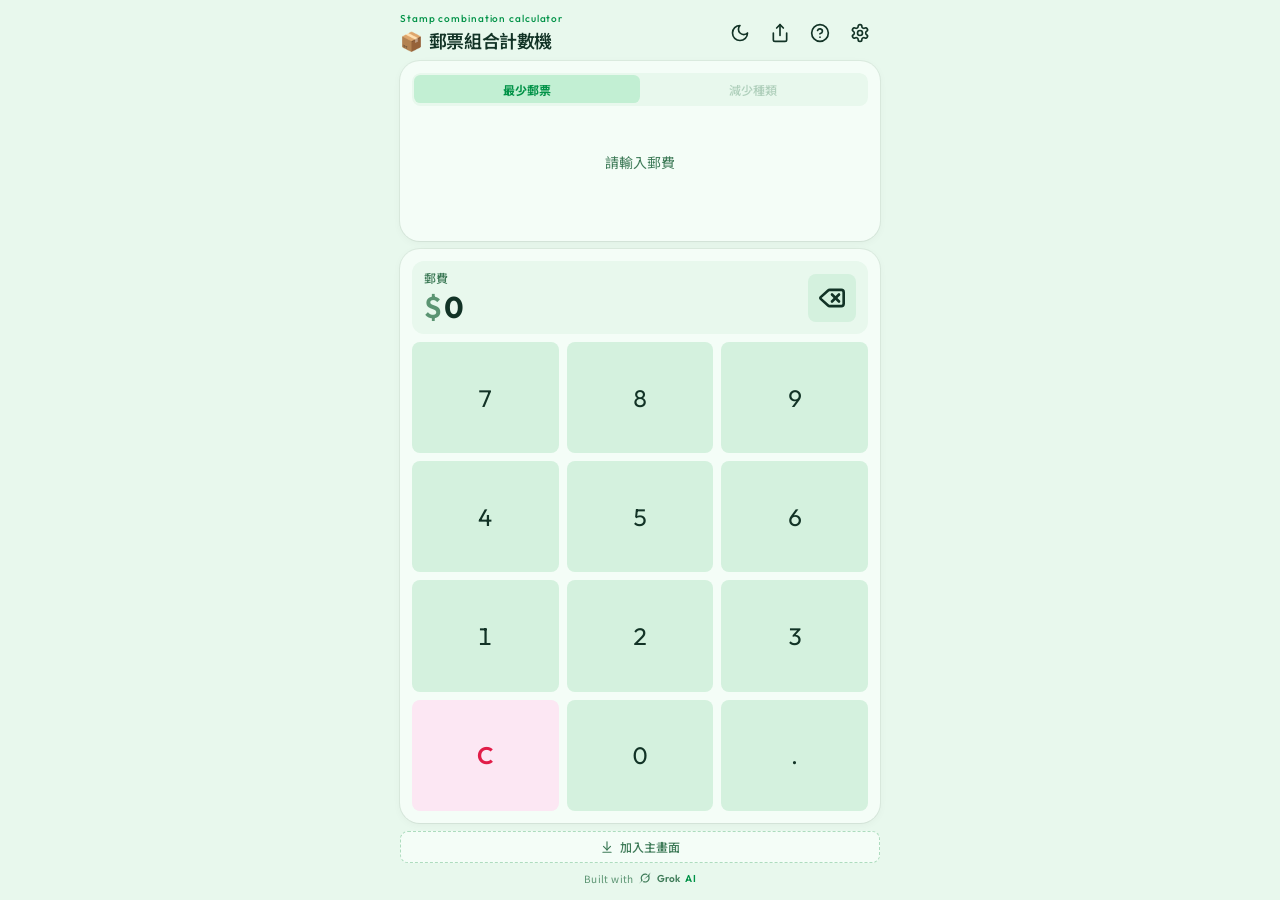
==== commit 66b67045: "Export from Grok" ====
--- a/index.html
+++ b/index.html
@@ -124,11 +124,34 @@
     .wrap.settings, .wrap.about { overflow: hidden; padding-bottom: 0; }
     .page-body { flex: 1 1 0; min-height: 0; overflow: auto; padding-bottom: 2rem; -webkit-overflow-scrolling: touch; }
     .wrap.settings .top, .wrap.about .top { z-index: 10; background: var(--bg); }
-    .wrap.about .top { background: color-mix(in oklab, var(--primary) 22%, var(--bg)); }
-    .wrap.about { gap: 0.5rem; padding: 1rem 1.25rem 0; background: linear-gradient(180deg, color-mix(in oklab, var(--primary) 22%, var(--bg)) 0%, var(--bg) 42%); }
-    .wrap.about .page-body { padding-bottom: 2.5rem; }
-    .wrap.about .top { gap: 0.5rem; }
+    .wrap.about { gap: 0.5rem; padding: 0.75rem 1rem 0; }
+    .wrap.about .page-body { display: flex; flex-direction: column; gap: 3rem; padding-top: 0.75rem; padding-bottom: 2.5rem; }
+    .wrap.about .top { gap: 0.25rem; }
     .wrap.about .top h1 { margin: 0; }
+    .about-hero { display: block; text-align: center; overflow: visible; background: none; padding: 0; border-radius: 0; }
+    .hero-stage { width: min(17.5rem, 100%); margin: 0 auto; }
+    .hero-stage svg { width: 100%; height: auto; display: block; overflow: visible; }
+    .about-hero h2 { margin-top: 1rem; font-size: 1.65rem; font-weight: 700; letter-spacing: -0.02em; }
+    .about-kicker { display: flex; align-items: center; justify-content: center; gap: 0.6rem; margin: 0.75rem 0 0; font-family: var(--display); font-size: 0.625rem; font-weight: 600; letter-spacing: 0.14em; color: var(--primary); }
+    .about-kicker i { display: block; width: 1.75rem; height: 1px; background: color-mix(in oklab, var(--primary) 45%, transparent); }
+    .about-section { padding: 0; }
+    .about-h { display: flex; align-items: center; gap: 0.75rem; margin: 0 0 1.25rem; font-size: 1.0625rem; font-weight: 700; letter-spacing: -0.02em; line-height: 1; }
+    .about-h::before { content: ""; width: 3px; height: 1.05em; border-radius: 999px; background: var(--primary); flex-shrink: 0; }
+    .about-copy { margin: 0; font-size: 0.9375rem; line-height: 1.9; color: var(--muted); }
+    .about-logic { margin: 0; border-radius: 1rem; background: var(--surface); box-shadow: var(--shadow); overflow: hidden; }
+    .about-logic + .about-copy { margin-top: 1.25rem; }
+    .logic-row { display: flex; align-items: flex-start; gap: 0.875rem; padding: 1.25rem 1rem; }
+    .logic-row .emo { width: 2rem; flex-shrink: 0; text-align: center; font-size: 1.15rem; line-height: 1.75rem; }
+    .logic-row .ttl { margin: 0; font-size: 0.95rem; font-weight: 600; line-height: 1.75rem; }
+    .logic-row .ttl.stamps { color: #009247; }
+    .logic-row .ttl.types { color: #7c3aed; }
+    .logic-row p { margin: 0.4rem 0 0; font-size: 0.875rem; line-height: 1.8; color: var(--muted); }
+    .logic-row + .logic-row { border-top: 1px solid color-mix(in oklab, var(--border) 80%, transparent); }
+    .feat-list { margin: 0; padding: 0; list-style: none; display: flex; flex-direction: column; gap: 0.875rem; }
+    .feat-list li { display: flex; align-items: flex-start; gap: 0.875rem; padding: 1.15rem 1rem; border-radius: 1rem; background: var(--surface); box-shadow: var(--shadow); border: 1px solid color-mix(in oklab, var(--border) 80%, transparent); }
+    .feat-list .emo { width: 2rem; flex-shrink: 0; text-align: center; font-size: 1.25rem; line-height: 1.75rem; }
+    .feat-list b { display: block; font-size: 0.95rem; line-height: 1.35; }
+    .feat-list span { display: block; margin-top: 0.4rem; font-size: 0.875rem; line-height: 1.8; color: var(--muted); }
     .custom-pad { margin-top: 1rem; }
     .custom-amount-row { display: flex; align-items: stretch; gap: 0.5rem; }
     .custom-amount { flex: 1 1 auto; min-width: 0; height: 2.75rem; display: flex; align-items: center; padding: 0 0.75rem; border-radius: 0.5rem; background: var(--bg); font-family: var(--display); font-size: 1.5rem; font-weight: 600; font-variant-numeric: tabular-nums; }
@@ -144,11 +167,11 @@
     html.dark .mini-keys .clear { color: #f9a8d4; background: #4a2c36; }
     html.dark .mini-keys .clear:hover { background: #5c3844; }
     .top { display: flex; align-items: center; justify-content: space-between; gap: 0.75rem; flex-shrink: 0; }
-    .top > h1 { flex: 1; margin: 0; }
-    .brand { min-width: 0; }
+    .top > h1 { flex: 1; margin: 0; height: 2.5rem; display: flex; align-items: center; line-height: 1; }
+    .brand { width: fit-content; max-width: 100%; min-width: 0; }
+    .mark { margin: 0; display: block; width: max-content; max-width: 100%; white-space: nowrap; font-family: var(--display); font-size: 0.625rem; font-weight: 500; letter-spacing: 0; color: var(--primary); }
     .card.roomy { padding: 1.25rem; }
     .amount-copy { flex: 1; min-width: 0; }
-    .mark { margin: 0; font-family: var(--display); font-size: 0.625rem; font-weight: 500; letter-spacing: 0.04em; color: var(--primary); }
     h1 { margin: 0.125rem 0 0; display: flex; align-items: center; gap: 0.375rem; font-size: 1.125rem; font-weight: 600; letter-spacing: -0.02em; color: var(--ink); }
     h1 .title-pack { font-size: 1.15rem; line-height: 1; flex: 0 0 auto; }
     .icon-btn { flex: 0 0 auto; width: 2.5rem; height: 2.5rem; display: inline-flex; align-items: center; justify-content: center; border: 0; border-radius: 0.5rem; background: transparent; color: var(--ink); }
@@ -206,29 +229,6 @@
     .head-row > div { min-width: 0; flex: 1; }
     .head-row .btn { flex-shrink: 0; }
     h2 { margin: 0; font-size: 1.25rem; font-weight: 600; }
-    .about-hero { display: block; text-align: center; overflow: visible; background: none; padding: 0; border-radius: 0; }
-    .hero-stage { width: min(17.5rem, 100%); margin: 0 auto; }
-    .hero-stage svg { width: 100%; height: auto; display: block; overflow: visible; }
-    .about-hero h2 { margin-top: 0.75rem; font-size: 1.65rem; font-weight: 700; letter-spacing: -0.02em; }
-    .about-kicker { display: flex; align-items: center; justify-content: center; gap: 0.6rem; margin: 0.625rem 0 0; font-family: var(--display); font-size: 0.625rem; font-weight: 600; letter-spacing: 0.14em; color: var(--primary); }
-    .about-kicker i { display: block; width: 1.75rem; height: 1px; background: color-mix(in oklab, var(--primary) 45%, transparent); }
-    .about-section { padding: 0; }
-    .about-h { display: flex; align-items: center; gap: 0.625rem; margin: 0; font-size: 1.0625rem; font-weight: 700; letter-spacing: -0.01em; }
-    .about-h::before { content: ""; width: 3px; height: 1rem; border-radius: 999px; background: var(--primary); flex-shrink: 0; }
-    .about-copy { margin: 0.75rem 0 0; font-size: 0.9375rem; line-height: 1.85; color: var(--muted); }
-    .about-logic { margin-top: 1rem; border-radius: 1rem; background: var(--surface); box-shadow: var(--shadow); overflow: hidden; }
-    .logic-row { display: flex; align-items: flex-start; gap: 0.875rem; padding: 1.05rem 1rem; }
-    .logic-row .emo { width: 2rem; flex-shrink: 0; text-align: center; font-size: 1.15rem; line-height: 1.75rem; }
-    .logic-row .ttl { margin: 0; font-size: 0.95rem; font-weight: 600; line-height: 1.75rem; }
-    .logic-row .ttl.stamps { color: #009247; }
-    .logic-row .ttl.types { color: #7c3aed; }
-    .logic-row p { margin: 0.25rem 0 0; font-size: 0.875rem; line-height: 1.75; color: var(--muted); }
-    .logic-row + .logic-row { border-top: 1px solid color-mix(in oklab, var(--border) 80%, transparent); }
-    .feat-list { margin: 1rem 0 0; padding: 0; list-style: none; display: flex; flex-direction: column; gap: 0.75rem; }
-    .feat-list li { display: flex; align-items: flex-start; gap: 0.875rem; padding: 1rem; border-radius: 1rem; background: var(--surface); box-shadow: var(--shadow); border: 1px solid color-mix(in oklab, var(--border) 80%, transparent); }
-    .feat-list .emo { width: 2rem; flex-shrink: 0; text-align: center; font-size: 1.25rem; line-height: 1.75rem; }
-    .feat-list b { display: block; font-size: 0.95rem; line-height: 1.35; }
-    .feat-list span { display: block; margin-top: 0.25rem; font-size: 0.875rem; line-height: 1.75; color: var(--muted); }
     .about-end { display: flex; flex-direction: column; align-items: center; gap: 0.85rem; padding: 0.5rem 0 1.5rem; text-align: center; }
     .about-powered a { display: inline-flex; align-items: center; gap: 0.55rem; padding: 0.35rem 0.6rem 0.35rem 0.35rem; border-radius: 999px; background: var(--surface); box-shadow: var(--shadow); color: var(--ink); text-decoration: none; }
     .about-powered .mark { width: 1.75rem; height: 1.75rem; display: inline-flex; align-items: center; justify-content: center; border-radius: 999px; background: color-mix(in oklab, var(--primary) 12%, var(--surface)); color: var(--primary); }
@@ -415,7 +415,7 @@
   <main id="home" class="wrap">
     <header class="top">
       <div class="brand">
-        <p class="mark">Postage combination calculator</p>
+        <p class="mark" id="brand-mark">Stamp combination calculator</p>
         <h1>
           <span class="title-pack" aria-hidden="true">📦</span>
           郵票組合計數機
@@ -674,7 +674,7 @@
         </svg>
       </div>
       <h2>郵票組合計數機</h2>
-      <p class="about-kicker"><i></i>POSTAGE COMBINATION CALCULATOR<i></i></p>
+      <p class="about-kicker"><i></i>STAMP COMBINATION CALCULATOR<i></i></p>
     </section>
     <section class="about-section">
       <h2 class="about-h">關於本程式</h2>
@@ -698,7 +698,6 @@
           </div>
         </div>
       </div>
-      <p class="about-copy">組合必須剛好等於目標郵費。同枚數時會優先整數面值，例如 $3 用 $2+$1，而不是 $2.8+$0.2。</p>
     </section>
     <section class="about-section">
       <h2 class="about-h">核心功能</h2>
@@ -1373,7 +1372,33 @@
     window.addEventListener("hashchange", () => {
       showPage(pageFromHash());
     });
-    window.addEventListener("resize", () => { fitCombo(); renderStock(); });
+    function fitBrandMark() {
+      const mark = document.getElementById("brand-mark");
+      const title = document.querySelector(".brand h1");
+      if (!mark || !title) return;
+      const pack = title.querySelector("span");
+      const packW = pack ? pack.getBoundingClientRect().width : 0;
+      const gap = parseFloat(getComputedStyle(title).gap) || 0;
+      const textNode = [...title.childNodes].find((node) => node.nodeType === 3 && node.textContent.trim());
+      let hanW = 0;
+      if (textNode) {
+        const range = document.createRange();
+        range.selectNodeContents(textNode);
+        hanW = range.getBoundingClientRect().width;
+      }
+      const packFallback = packW > 1 ? packW : parseFloat(getComputedStyle(pack || title).fontSize) * 1.2;
+      const target = Math.max(title.getBoundingClientRect().width, packFallback + gap + hanW);
+      mark.style.letterSpacing = "0px";
+      const gaps = Math.max((mark.textContent || "").length - 1, 1);
+      const extra = target - mark.getBoundingClientRect().width;
+      mark.style.letterSpacing = Math.max(0, extra / gaps) + "px";
+    }
+    fitBrandMark();
+    requestAnimationFrame(function () { requestAnimationFrame(fitBrandMark); });
+    if (document.fonts && document.fonts.ready) document.fonts.ready.then(fitBrandMark);
+    window.addEventListener("load", fitBrandMark);
+    setTimeout(fitBrandMark, 300);
+    window.addEventListener("resize", () => { fitCombo(); renderStock(); fitBrandMark(); });
     (function setupInstall() {
       const btn = document.getElementById("install-btn");
       const sheet = document.getElementById("install-sheet");
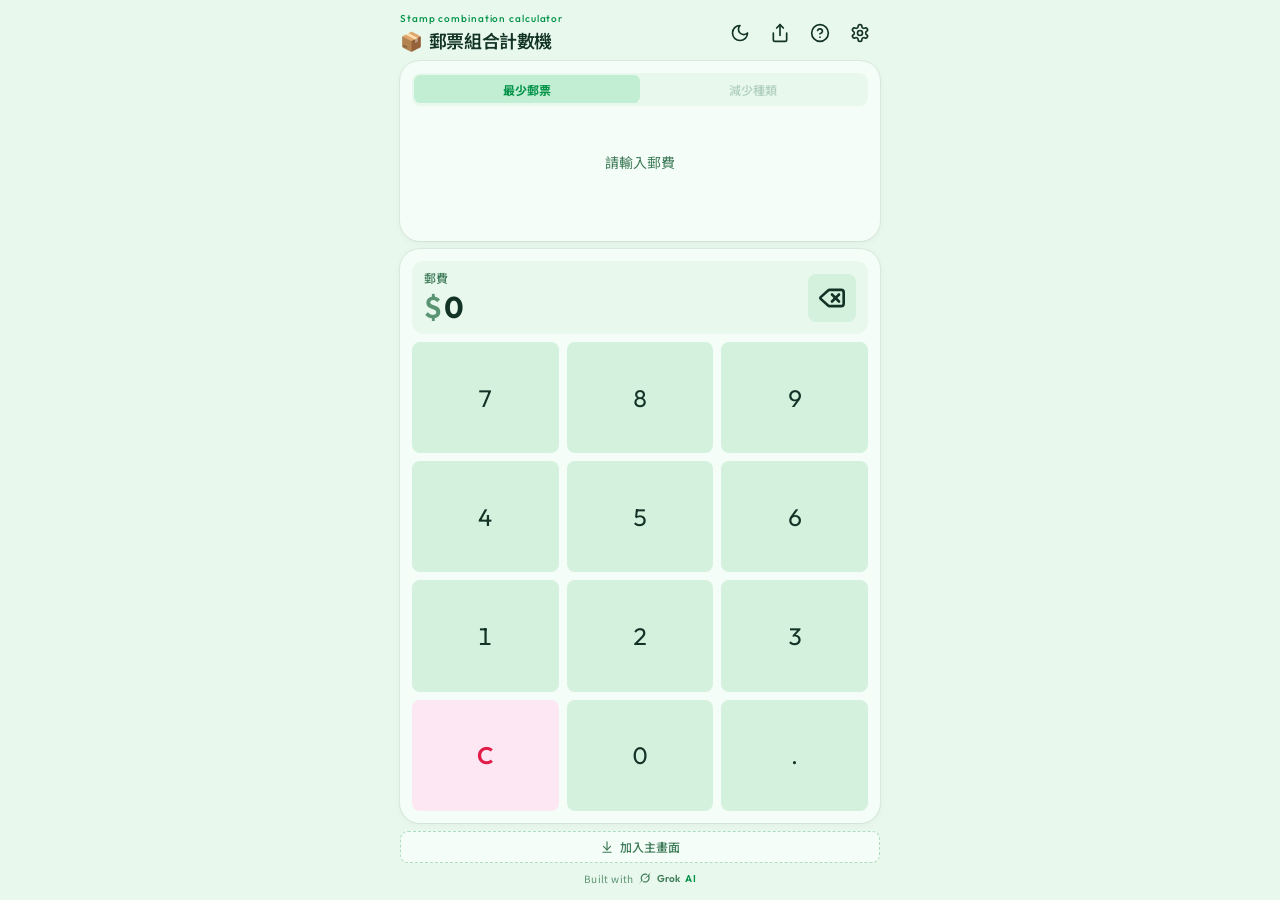
==== commit 1e8d52a5: "Export from Grok" ====
--- a/index.html
+++ b/index.html
@@ -532,7 +532,7 @@
       <div class="head-row">
         <div>
           <h2>自訂面值</h2>
-          <p class="hint">加入自訂面值郵票或特別郵票</p>
+          <p class="hint">加入自訂郵票面值</p>
         </div>
         <button type="button" class="btn" id="reset-extras">
           <svg viewBox="0 0 24 24" fill="none" stroke="currentColor" stroke-width="2" stroke-linecap="round" stroke-linejoin="round" aria-hidden="true"><path d="M3 12a9 9 0 1 0 9-9 9.75 9.75 0 0 0-6.74 2.74L3 8"/><path d="M3 3v5h5"/></svg>
@@ -694,7 +694,7 @@
           <span class="emo">💲</span>
           <div>
             <p class="ttl types">減少種類</p>
-            <p>每少一種面值，容許枚數最多多一倍，以便一次撕下同款郵票。</p>
+            <p>減少面值種類，以減少撕下郵票次數。但郵票數量會有所增加。</p>
           </div>
         </div>
       </div>
@@ -702,7 +702,7 @@
     <section class="about-section">
       <h2 class="about-h">核心功能</h2>
       <ul class="feat-list">
-        <li><span class="emo">✨</span><div><b>自訂面值</b><span>支援紀念郵票、特別版郵票，上限 $50。</span></div></li>
+        <li><span class="emo">✨</span><div><b>自訂面值</b><span>支援紀念郵票、特別郵票或舊款郵票面額。</span></div></li>
         <li><span class="emo">📦</span><div><b>庫存管理</b><span>可隨時將缺貨的通用郵票標示為缺貨，組合僅計算有貨面值。</span></div></li>
         <li><span class="emo">🌐</span><div><b>離線使用</b><span>採用 PWA 技術，沒有網絡也能照常運算。</span></div></li>
         <li><span class="emo">🌙</span><div><b>深色模式</b><span>支援淺色／深色主題，呵護雙眼。</span></div></li>
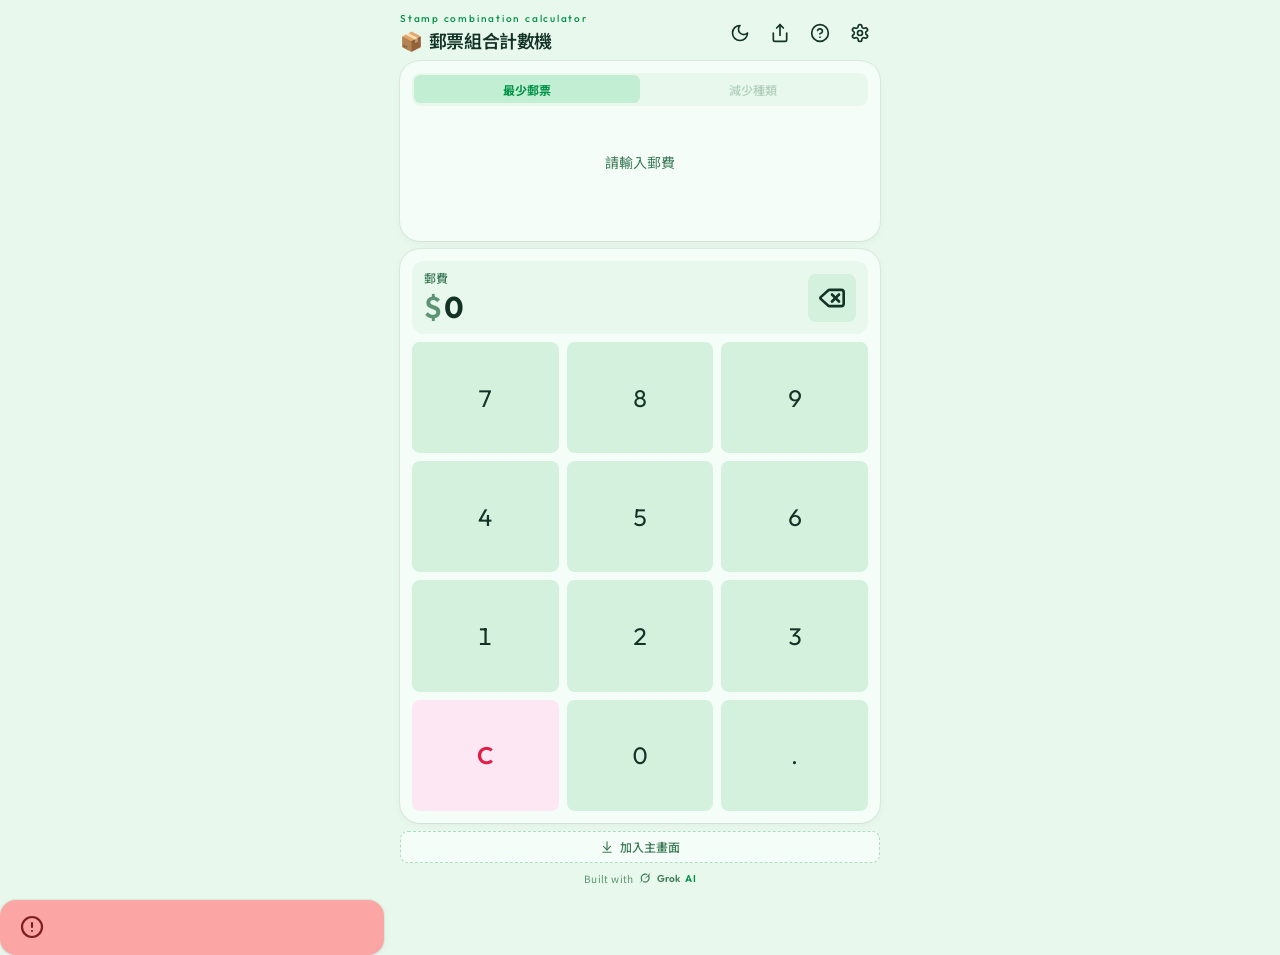
==== commit 77ce8b24: "Export from Grok" ====
--- a/index.html
+++ b/index.html
@@ -204,7 +204,8 @@
     .mode-switch { display: flex; margin: 0 0 0.5rem; padding: 0.15rem; border-radius: 0.55rem; background: var(--bg); isolation: isolate; forced-color-adjust: none; }
     .mode-switch button { flex: 1; height: 1.75rem; border: 0; border-radius: 0.4rem; background: transparent; color: var(--subtle); font: inherit; font-size: 0.75rem; font-weight: 500; opacity: 0.4; white-space: nowrap; -webkit-appearance: none; appearance: none; }
     .mode-switch button.mode-on { background: var(--primary-soft); color: var(--primary); font-weight: 700; opacity: 1; box-shadow: none; }
-    .cluster { display: flex; align-items: center; justify-content: flex-start; gap: 0.25rem; width: max-content; flex-shrink: 0; padding: 0.25rem; transform-origin: left center; }
+    .combo-stamp { animation: combo-stamp-in 300ms var(--ease) both; animation-delay: calc(var(--i, 0) * 42ms); }
+    @keyframes combo-stamp-in { from { opacity: 0; transform: translateY(8px) scale(0.9); } to { opacity: 1; transform: translateY(0) scale(1); } }
     .combo-block { flex-shrink: 0; }
     .pad { flex: 1 1 0; min-height: 0; display: flex; flex-direction: column; overflow: hidden; }
     .amount-row { display: flex; align-items: center; gap: 0.5rem; background: var(--bg); border-radius: 0.75rem; padding: 0.5rem 0.75rem; flex-shrink: 0; }
@@ -380,7 +381,10 @@
       background: #dc2626; color: #fff; font-size: 0.85rem; line-height: 1; font-weight: 700;
       box-shadow: 0 0 0 2px var(--surface);
     }
-    .toast-host { pointer-events: none; position: fixed; inset: 1rem 1rem auto; z-index: 20; display: flex; justify-content: center; opacity: 0; transform: translateY(-0.5rem); transition: opacity 250ms var(--ease), transform 250ms var(--ease); }
+    .fly-amount { position: fixed; z-index: 50; margin: 0; display: flex; align-items: center; justify-content: center; pointer-events: none; border-radius: 0.5rem; background: color-mix(in oklab, var(--surface) 92%, white); box-shadow: var(--shadow); color: var(--ink); font-family: var(--display); font-size: 1.5rem; font-weight: 600; font-variant-numeric: tabular-nums; letter-spacing: -0.02em; will-change: transform, opacity; }
+    .stamp-awaiting { opacity: 0; pointer-events: none; }
+    .stamp-pop { animation: stamp-pop 280ms cubic-bezier(0.22, 1, 0.36, 1); }
+    @keyframes stamp-pop { from { transform: scale(0.62); opacity: 0; } 68% { transform: scale(1.08); opacity: 1; } to { transform: scale(1); opacity: 1; } }
     .toast-host.show { opacity: 1; transform: none; }
     .toast { display: flex; align-items: center; gap: 0.75rem; width: min(24rem, 100%); border-radius: 1rem; background: #fca5a5; color: #7f1d1d; padding: 0.9rem 1.25rem; box-shadow: var(--shadow); }
     .toast .bang { flex-shrink: 0; width: 1.5rem; height: 1.5rem; }
@@ -407,6 +411,8 @@
       .stamp-face.custom, .stamp-face.custom::after { animation: none; }
       .toast-host { transition: none; }
       .marquee-track { animation: none; }
+      .stamp-pop { animation: none !important; }
+      .combo-stamp { animation: none !important; opacity: 1 !important; transform: none !important; }
       .keys button, .back-btn, .grid button, .mini-keys button, .custom-back, .keys button:active, .keys button.is-down, .keys button.is-press, .back-btn:active, .back-btn.is-down, .back-btn.is-press, .grid button:active, .grid button.is-down, .grid button.is-press, .mini-keys button:active, .mini-keys button.is-down, .mini-keys button.is-press, .custom-back:active, .custom-back.is-down, .custom-back.is-press { transform: none !important; filter: none !important; animation: none !important; transition: none !important; }
     }
   </style>
@@ -1132,7 +1138,7 @@
         clearStats();
         return;
       }
-      comboEl.innerHTML = `<div class="cluster">${combo.lines.map((line) => stampHTML(line.cents, { count: line.count })).join("")}</div>`;
+      comboEl.innerHTML = `<div class="cluster">${combo.lines.map((line, i) => stampHTML(line.cents, { count: line.count }).replace('class="stamp', `class="stamp combo-stamp" style="--i:${i}"`)).join("")}</div>`;
       statsEl.textContent = `郵票${combo.stampCount}枚\u3000面值${combo.lines.length}種`;
       fitCombo();
     }
@@ -1236,6 +1242,45 @@
       customAmount = result.value;
       renderCustomAmount();
     }
+    function flyAmountToStamp(from, toEl, label) {
+      if (window.matchMedia("(prefers-reduced-motion: reduce)").matches) return;
+      const to = toEl.getBoundingClientRect();
+      if (to.width < 2 || to.height < 2) return;
+      toEl.classList.add("stamp-awaiting");
+      const ghost = document.createElement("div");
+      ghost.className = "fly-amount";
+      ghost.setAttribute("aria-hidden", "true");
+      ghost.textContent = label;
+      const x0 = from.left + from.width / 2;
+      const y0 = from.top + from.height / 2;
+      const x1 = to.left + to.width / 2;
+      const y1 = to.top + to.height / 2;
+      ghost.style.left = x0 + "px";
+      ghost.style.top = y0 + "px";
+      ghost.style.width = from.width + "px";
+      ghost.style.height = from.height + "px";
+      document.body.appendChild(ghost);
+      const dx = x1 - x0;
+      const dy = y1 - y0;
+      const sx = to.width / Math.max(from.width, 1);
+      const sy = to.height / Math.max(from.height, 1);
+      const lift = Math.min(24, Math.abs(dy) * 0.1);
+      ghost.animate([
+        { transform: "translate(-50%, -50%) scale(1)", opacity: 1, offset: 0 },
+        { transform: "translate(-50%, -50%) translate(" + (dx * 0.42) + "px, " + (dy * 0.32 - lift) + "px) scale(1.06)", opacity: 1, offset: 0.42 },
+        { transform: "translate(-50%, -50%) translate(" + dx + "px, " + dy + "px) scale(" + sx + ", " + sy + ")", opacity: 0.35, offset: 1 }
+      ], { duration: 540, easing: "cubic-bezier(0.22, 1, 0.36, 1)", fill: "forwards" }).finished.then(function () {
+        ghost.remove();
+        toEl.classList.remove("stamp-awaiting");
+        toEl.classList.remove("stamp-pop");
+        void toEl.offsetWidth;
+        toEl.classList.add("stamp-pop");
+        toEl.addEventListener("animationend", function () { toEl.classList.remove("stamp-pop"); }, { once: true });
+      }).catch(function () {
+        ghost.remove();
+        toEl.classList.remove("stamp-awaiting");
+      });
+    }
     function addCustom() {
       const cents = parseCustomDenomToCents(customAmount);
       if (cents === null) {
@@ -1251,11 +1296,20 @@
         }
         return;
       }
+      const fromEl = document.querySelector(".custom-amount");
+      const from = fromEl ? fromEl.getBoundingClientRect() : null;
       extras = [...extras, cents].sort((a, b) => a - b);
       customAmount = "";
       save();
       renderCustomAmount();
       renderSettings();
+      if (!from) return;
+      const dest = extraGrid.querySelector('[data-remove="' + cents + '"]');
+      if (!(dest instanceof HTMLElement)) return;
+      dest.scrollIntoView({ block: "nearest", inline: "nearest" });
+      requestAnimationFrame(function () {
+        flyAmountToStamp(from, dest, formatMoney(cents));
+      });
     }
     function activateTap(el) {
       if (el.hasAttribute("data-mode")) {
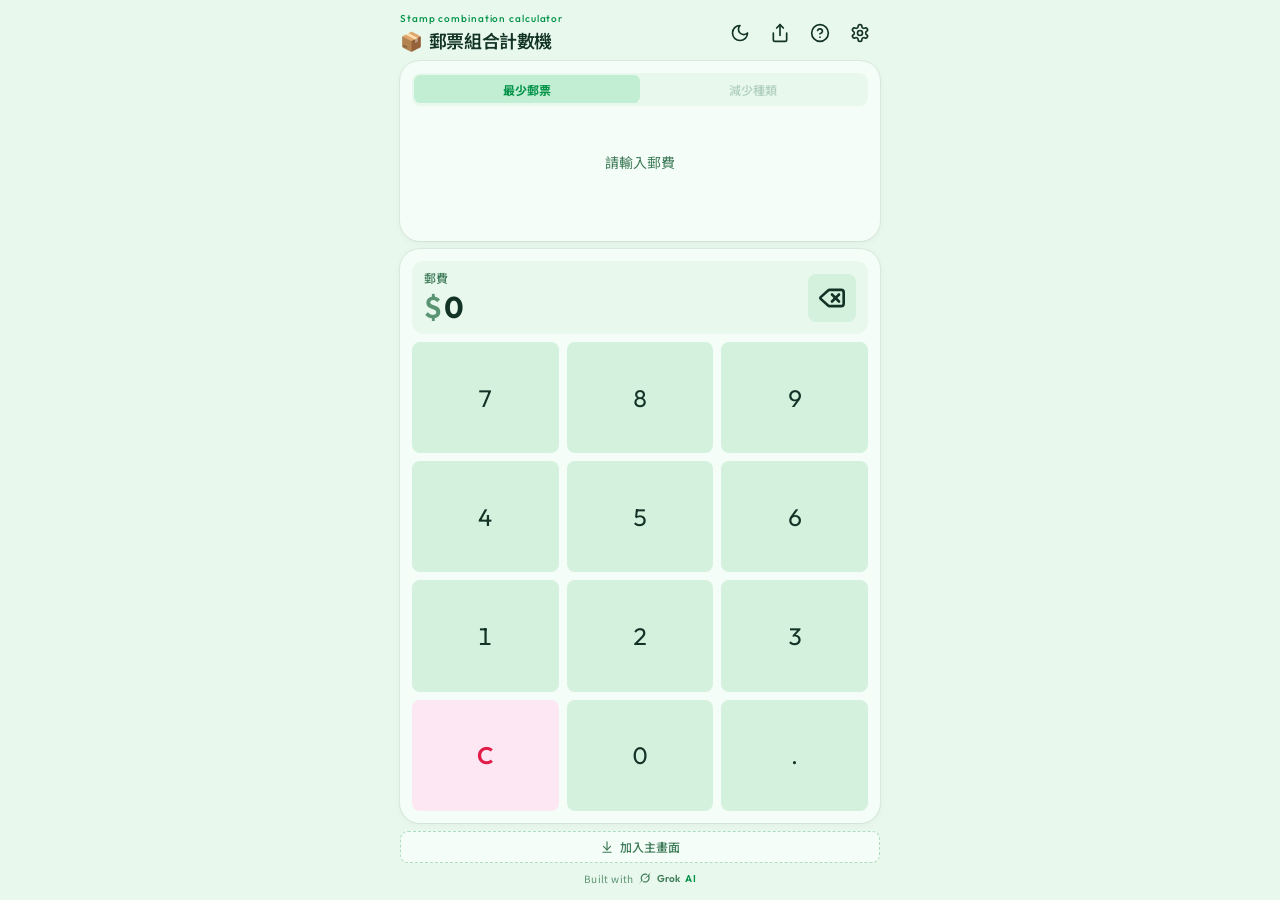
==== commit a0a0b313: "Export from Grok" ====
--- a/index.html
+++ b/index.html
@@ -206,6 +206,7 @@
     .mode-switch button.mode-on { background: var(--primary-soft); color: var(--primary); font-weight: 700; opacity: 1; box-shadow: none; }
     .combo-stamp { animation: combo-stamp-in 300ms var(--ease) both; animation-delay: calc(var(--i, 0) * 42ms); }
     @keyframes combo-stamp-in { from { opacity: 0; transform: translateY(8px) scale(0.9); } to { opacity: 1; transform: translateY(0) scale(1); } }
+    .cluster { display: flex; align-items: center; justify-content: flex-start; gap: 0.25rem; width: max-content; flex-shrink: 0; padding: 0.25rem; transform-origin: left center; }
     .combo-block { flex-shrink: 0; }
     .pad { flex: 1 1 0; min-height: 0; display: flex; flex-direction: column; overflow: hidden; }
     .amount-row { display: flex; align-items: center; gap: 0.5rem; background: var(--bg); border-radius: 0.75rem; padding: 0.5rem 0.75rem; flex-shrink: 0; }
@@ -385,6 +386,7 @@
     .stamp-awaiting { opacity: 0; pointer-events: none; }
     .stamp-pop { animation: stamp-pop 280ms cubic-bezier(0.22, 1, 0.36, 1); }
     @keyframes stamp-pop { from { transform: scale(0.62); opacity: 0; } 68% { transform: scale(1.08); opacity: 1; } to { transform: scale(1); opacity: 1; } }
+    .toast-host { pointer-events: none; position: fixed; inset: 1rem 1rem auto; z-index: 20; display: flex; justify-content: center; opacity: 0; transform: translateY(-0.5rem); transition: opacity 250ms var(--ease), transform 250ms var(--ease); }
     .toast-host.show { opacity: 1; transform: none; }
     .toast { display: flex; align-items: center; gap: 0.75rem; width: min(24rem, 100%); border-radius: 1rem; background: #fca5a5; color: #7f1d1d; padding: 0.9rem 1.25rem; box-shadow: var(--shadow); }
     .toast .bang { flex-shrink: 0; width: 1.5rem; height: 1.5rem; }
@@ -1097,7 +1099,7 @@
       }, 1800);
     }
     function stampHTML(cents, opts) {
-      const { count = 1, size = "md", off = false } = opts || {};
+      const { count = 1, size = "md", off = false, appear } = opts || {};
       const known = DEFAULT_CENTS.indexOf(cents);
       const custom = known < 0;
       const tone = known >= 0 ? known : 0;
@@ -1108,7 +1110,9 @@
           ? `<span class="badge remove" aria-hidden="true">−</span>`
           : "";
       const oos = off ? `<span class="oos-tag" aria-hidden="true">缺貨</span>` : "";
-      return `<div class="stamp${size === "xs" ? " xs" : ""}${count > 1 || size === "md" ? " pad" : ""}"><div class="stamp-face ${size === "sm" ? "sm" : ""} ${size === "xs" ? "xs" : ""} ${off ? "off" : ""} ${custom ? "custom" : ""}" data-tone="${tone}" style="${custom ? `--stamp-hue:${hue}` : ""}"><span>${formatMoney(cents)}</span></div>${oos}${badge}</div>`;
+      const appearClass = appear != null ? " combo-stamp" : "";
+      const appearStyle = appear != null ? ` style="--i:${appear}"` : "";
+      return `<div class="stamp${size === "xs" ? " xs" : ""}${count > 1 || size === "md" ? " pad" : ""}${appearClass}"${appearStyle}><div class="stamp-face ${size === "sm" ? "sm" : ""} ${size === "xs" ? "xs" : ""} ${off ? "off" : ""} ${custom ? "custom" : ""}" data-tone="${tone}" style="${custom ? `--stamp-hue:${hue}` : ""}"><span>${formatMoney(cents)}</span></div>${oos}${badge}</div>`;
     }
     function pool() {
       return [...new Set([...enabled, ...extras])].sort((a, b) => a - b);
@@ -1138,7 +1142,7 @@
         clearStats();
         return;
       }
-      comboEl.innerHTML = `<div class="cluster">${combo.lines.map((line, i) => stampHTML(line.cents, { count: line.count }).replace('class="stamp', `class="stamp combo-stamp" style="--i:${i}"`)).join("")}</div>`;
+      comboEl.innerHTML = `<div class="cluster">${combo.lines.map((line, i) => stampHTML(line.cents, { count: line.count, appear: i })).join("")}</div>`;
       statsEl.textContent = `郵票${combo.stampCount}枚\u3000面值${combo.lines.length}種`;
       fitCombo();
     }
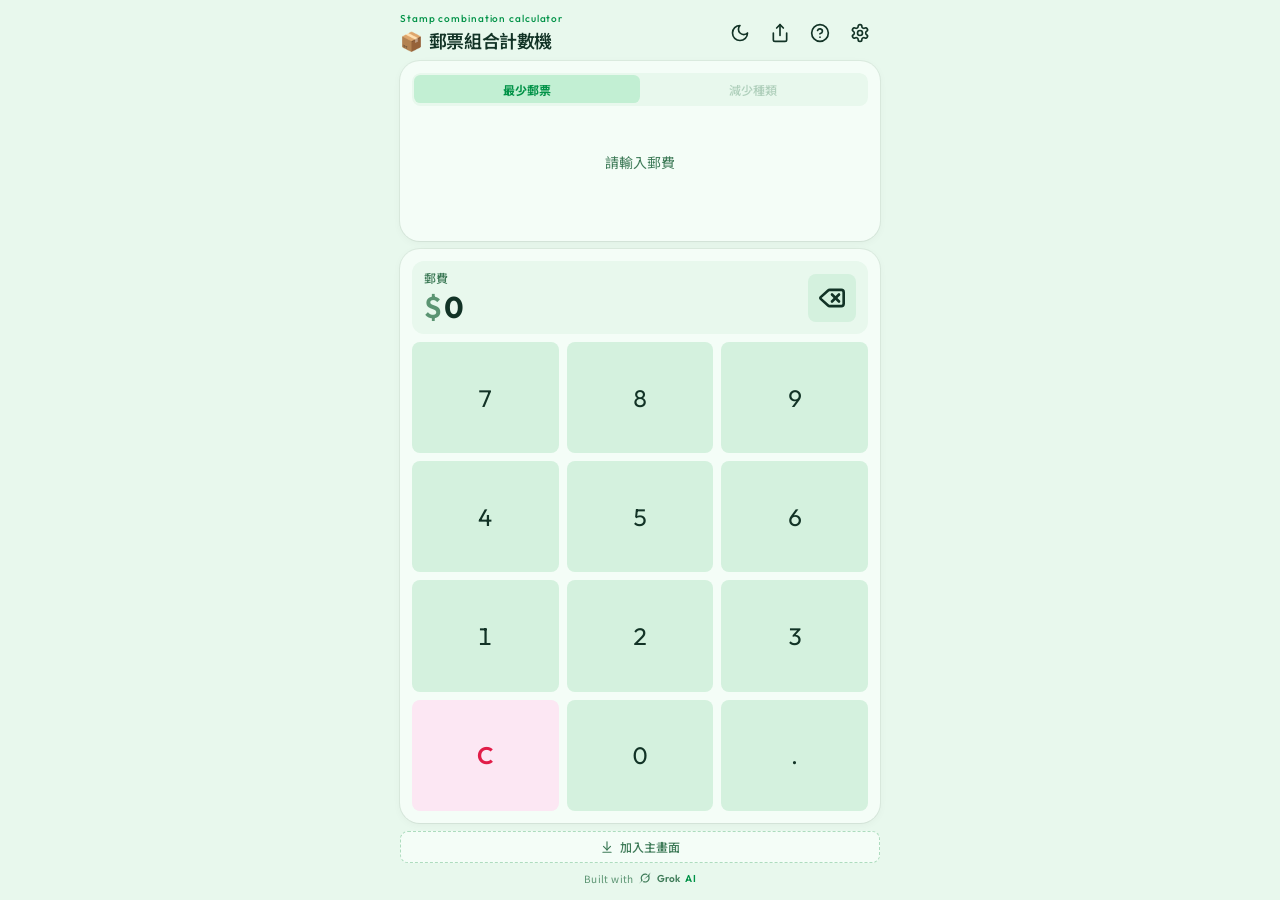
==== commit cf9354ac: "Export from Grok" ====
--- a/index.html
+++ b/index.html
@@ -686,7 +686,7 @@
     </section>
     <section class="about-section">
       <h2 class="about-h">關於本程式</h2>
-      <p class="about-copy">這是一個郵票組合的智能計算工具。當您手邊有多種不同面值的郵票，卻不知道如何組合成目標郵費時，本程式能即時為您運算最理想的貼法：金額必須剛好相符，不多不少。</p>
+      <p class="about-copy">這是一個郵票組合的智能計算工具。當您手邊有多種不同面值的郵票，卻不知道如何組合成目標郵費時，本程式能即時為您運算最理想的貼法。</p>
     </section>
     <section class="about-section">
       <h2 class="about-h">計算邏輯與演算法</h2>
